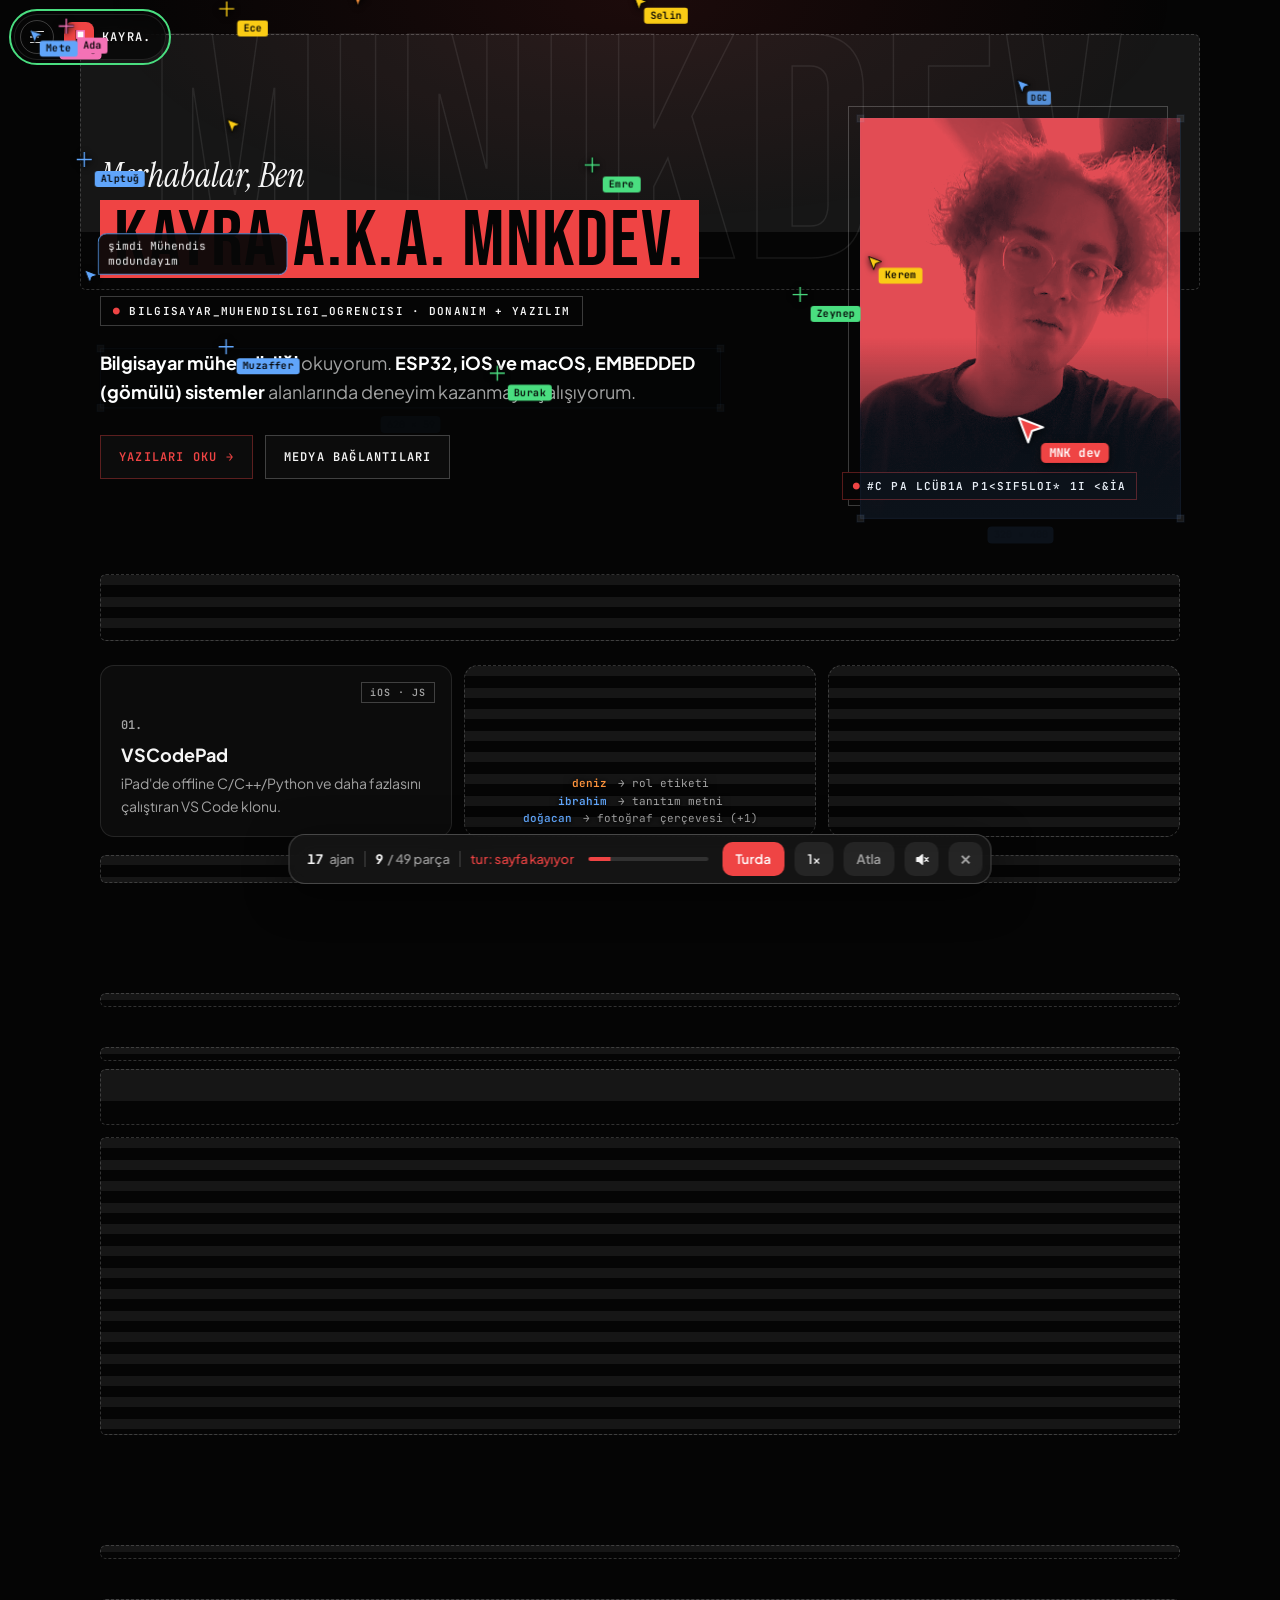
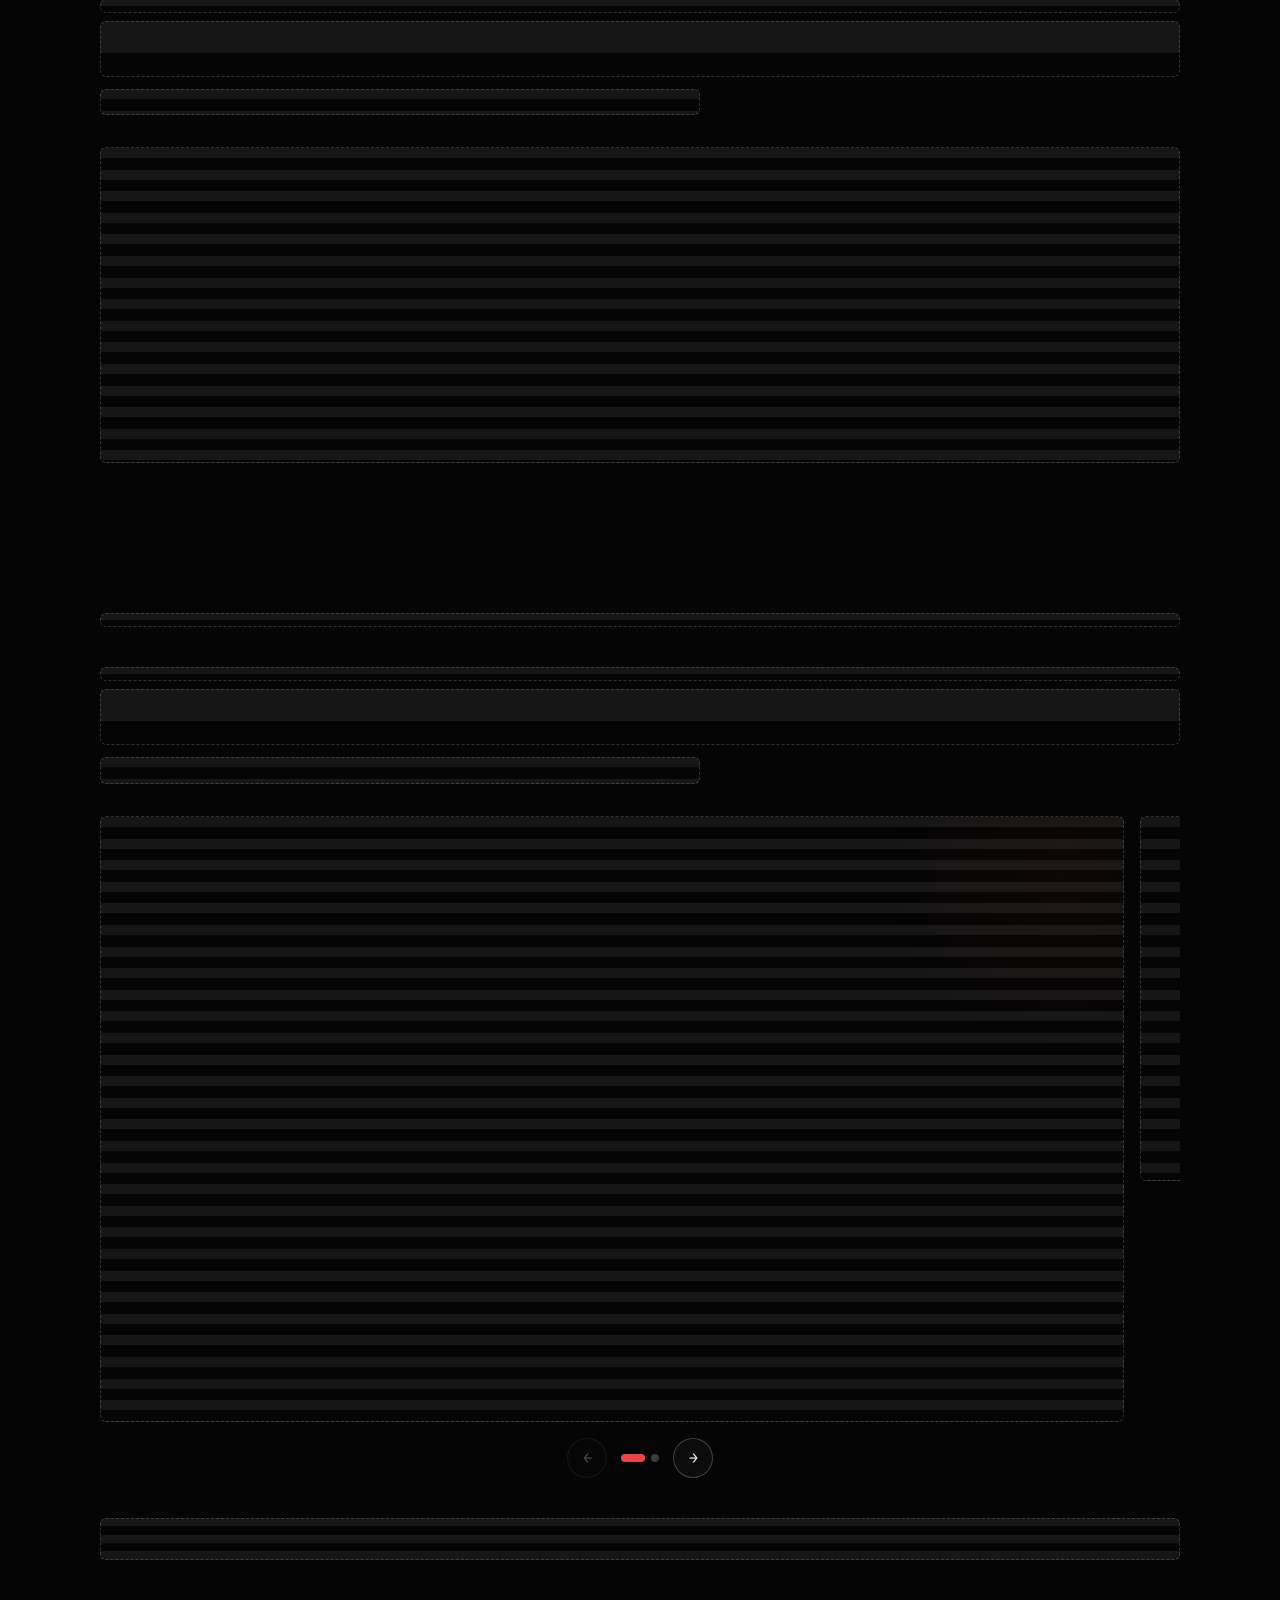
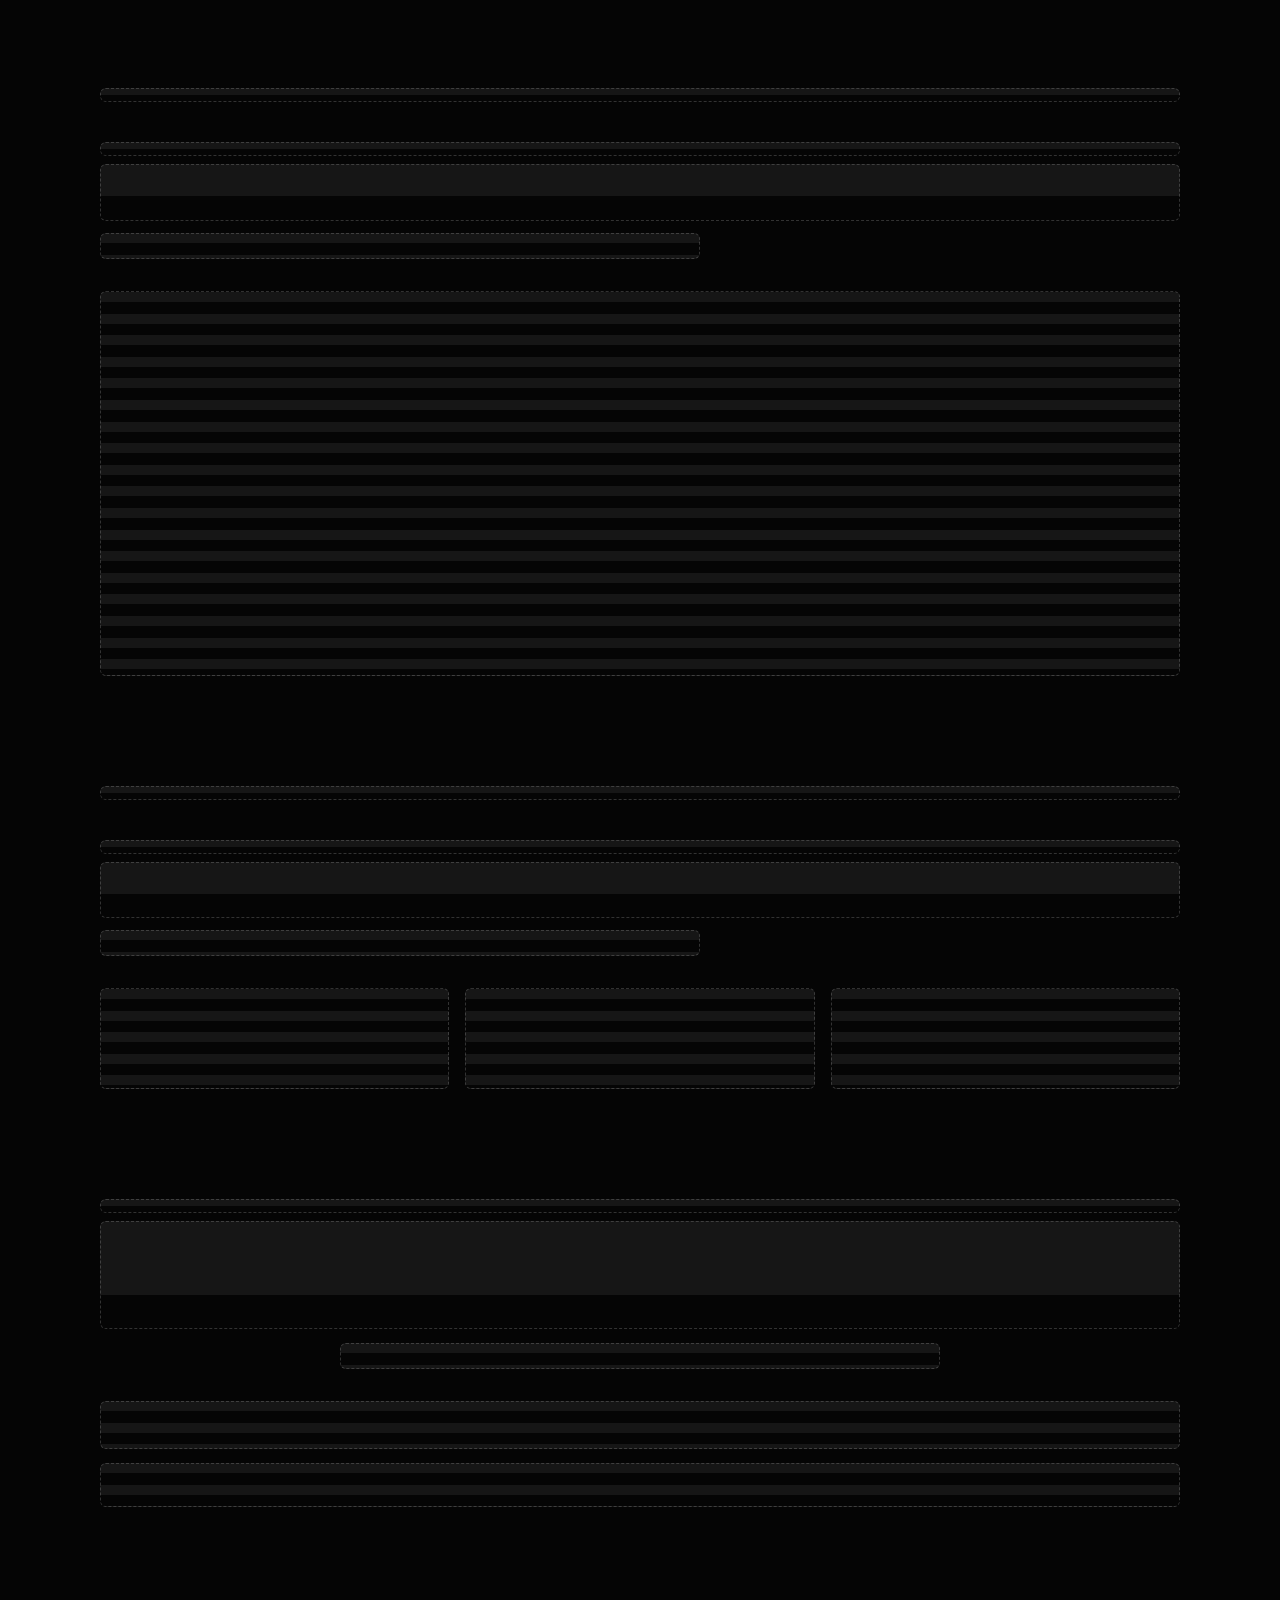
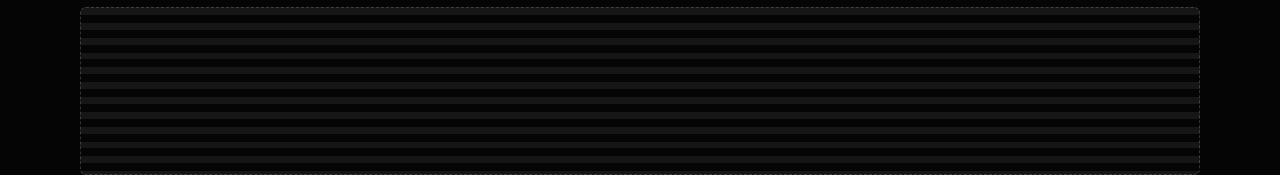
==== index.html @ 63885680 "İlk sürüm" ====
<!doctype html>
<html lang="tr">
<head>
<meta charset="utf-8">
<meta name="viewport" content="width=device-width, initial-scale=1, viewport-fit=cover">
<title>Kayra · Minik.Dev</title>
<meta name="description" content="Kayra'nın blogu: ESP32, iOS, macOS ve gömülü sistem projeleri, notlar ve medya bağlantıları.">
<link rel="icon" href="img/favicon.svg" type="image/svg+xml">
<link rel="apple-touch-icon" href="img/apple-touch-icon.png">
<!-- OG:BASLA (tools/yayin.py yazar) -->
<link rel="canonical" href="https://minikdev-web.vercel.app/">
<meta property="og:type" content="website">
<meta property="og:site_name" content="Kayra · Minik.Dev">
<meta property="og:locale" content="tr_TR">
<meta property="og:title" content="Kayra · Minik.Dev">
<meta property="og:description" content="Kayra&#x27;nın blogu: ESP32, iOS, macOS ve gömülü sistem projeleri, notlar ve medya bağlantıları.">
<meta property="og:url" content="https://minikdev-web.vercel.app/">
<meta property="og:image" content="https://minikdev-web.vercel.app/img/og.png">
<meta property="og:image:width" content="1200">
<meta property="og:image:height" content="630">
<meta name="twitter:card" content="summary_large_image">
<meta name="twitter:title" content="Kayra · Minik.Dev">
<meta name="twitter:description" content="Kayra&#x27;nın blogu: ESP32, iOS, macOS ve gömülü sistem projeleri, notlar ve medya bağlantıları.">
<meta name="twitter:image" content="https://minikdev-web.vercel.app/img/og.png">
<meta name="theme-color" content="#050505">
<link rel="alternate" type="application/rss+xml" title="Kayra · Minik.Dev" href="https://minikdev-web.vercel.app/feed.xml">
<!-- OG:BITIR -->
<link rel="preconnect" href="https://fonts.googleapis.com">
<link rel="preconnect" href="https://fonts.gstatic.com" crossorigin>
<link href="https://fonts.googleapis.com/css2?family=Bebas+Neue&family=Instrument+Serif:ital@1&family=JetBrains+Mono:wght@400;600&family=Plus+Jakarta+Sans:wght@400;500;600;700;800&display=swap" rel="stylesheet">
<link rel="stylesheet" href="css/style.css">
<!-- JS varsa: ajanlar sayfayı taslağa çevirene kadar gizle. JS yoksa sayfa normal görünür.
     Bir hata olursa 8 sn sonra her şey yine de görünür. -->
<script>document.documentElement.classList.add('boot');setTimeout(()=>document.documentElement.classList.remove('boot'),8000)</script>
</head>
<body>

<!-- Sol üst: menü düğmesi + logo -->
<div class="nav">
  <button class="nav-toggle" id="sideOpen" type="button" aria-controls="side" aria-expanded="false" aria-label="Menüyü aç">
    <i></i><i></i><i></i>
  </button>
  <a class="logo" href="#top"><b>K</b><span>KAYRA.</span></a>
</div>

<!-- Soldan kayan menü (sol kenardan sağa kaydırınca da açılır) -->
<div class="side-scrim" id="sideScrim"></div>
<aside class="side" id="side" aria-label="Ana menü" inert>
  <div class="side-head">
    <a class="logo" href="#top"><b>K</b><span>KAYRA.</span></a>
    <button class="side-close" id="sideClose" type="button" aria-label="Menüyü kapat">✕</button>
  </div>
  <p class="side-label">// MENÜ</p>
  <nav>
    <ul>
      <li><a href="#top"><span>00</span>Giriş</a></li>
      <li><a href="#hakkimda"><span>01</span>Hakkımda</a></li>
      <li><a href="#yazilar"><span>02</span>Yazılar</a></li>
      <li><a href="#projeler"><span>03</span>Projeler</a></li>
      <li><a href="#medya"><span>04</span>Medya</a></li>
      <li><a href="#iletisim"><span>05</span>İletişim</a></li>
    </ul>
  </nav>

  <!-- Yönetici girişi (js/yonetici.js) -->
  <section class="side-admin" id="adminBox" aria-label="Yönetici girişi">
    <p class="side-label">// YÖNETİCİ</p>
    <form class="admin-form" id="adminForm" autocomplete="on">
      <label><span>Kullanıcı adı</span><input name="kullanici" autocomplete="username" required spellcheck="false" autocapitalize="off"></label>
      <label><span>Şifre</span><input name="sifre" type="password" autocomplete="current-password" required></label>
      <button class="btn" type="submit">GİRİŞ YAP →</button>
      <p class="admin-err" id="adminErr" role="alert"></p>
    </form>
    <div class="admin-in" id="adminIn" hidden>
      <p class="admin-who"><b>admin</b> olarak girildi</p>
      <button class="btn" type="button" id="adminEdit">İÇERİĞİ DÜZENLE</button>
      <button class="btn ghost" type="button" id="adminOut">ÇIKIŞ</button>
    </div>
  </section>

  <div class="side-foot">
    <span class="nav-status"><span id="navStatus">Taslak</span></span>
    <span class="side-hint">ESC · kapat</span>
  </div>
</aside>

<main id="top">

  <!-- HERO -->
  <header class="hero">
    <h2 class="backdrop" id="backdrop" aria-hidden="true"></h2>
    <figure class="portrait" id="portrait">
      <div class="portrait-ph"><b>K</b><span>FOTOĞRAF<br>img/kayra.jpg</span></div>
      <figcaption class="photo-badge" id="photoBadge"></figcaption>
    </figure>

    <div class="wrap hero-text">
      <p class="hello" id="hello"></p>
      <h1 class="name" id="name"></h1>
      <p class="chip-role" id="role"></p>
      <p class="lead" id="lead"></p>
      <div class="actions">
        <a class="btn" href="#yazilar">YAZILARI OKU →</a>
        <a class="btn ghost" href="#medya">MEDYA BAĞLANTILARI</a>
      </div>

      <div class="stats" id="stats"></div>
      <ol class="now" id="now"></ol>
      <ul class="chips" id="stack"></ul>
    </div>
  </header>

  <!-- 01 HAKKIMDA -->
  <section class="wrap sec" id="hakkimda">
    <div class="sec-meta"><span>// 01.00 SEC_HAKKIMDA</span></div>
    <p class="eyebrow" id="aboutEyebrow"></p>
    <h2 class="sec-title" id="aboutTitle"></h2>
    <div class="about card rv">
      <div class="about-text" id="aboutText"></div>
      <ol class="principles" id="principles"></ol>
    </div>
  </section>

  <!-- 02 YAZILAR -->
  <section class="wrap sec" id="yazilar">
    <div class="sec-meta"><span>// 02.00 SEC_YAZILAR</span></div>
    <p class="eyebrow">BLOG</p>
    <h2 class="sec-title">Son Yazılar</h2>
    <p class="sec-lead">Proje günlükleri, hata kayıtları ve ders notları.</p>

    <div class="kaydir rv" id="postKaydir" role="region" aria-roledescription="carousel" aria-label="Yazılar">
      <div class="kaydir-iz" tabindex="-1"></div>
      <div class="kaydir-alt" hidden>
        <button type="button" class="kaydir-ok" data-yon="-1" aria-label="Önceki">←</button>
        <div class="kaydir-nokta"></div>
        <button type="button" class="kaydir-ok" data-yon="1" aria-label="Sonraki">→</button>
      </div>
    </div>

    <div class="filters" id="postFilters" role="tablist" aria-label="Yazı kategorileri"></div>
    <div class="post-grid" id="postGrid"></div>
  </section>

  <!-- 03 PROJELER -->
  <section class="wrap sec" id="projeler">
    <div class="sec-meta"><span>// 03.00 SEC_PROJELER</span></div>
    <p class="eyebrow">ÇALIŞMALAR</p>
    <h2 class="sec-title">Projeler</h2>
    <p class="sec-lead">Kurduğum, kurmakta olduğum ve rafa kaldırdığım sistemler.</p>

    <div class="kaydir rv" id="projKaydir" role="region" aria-roledescription="carousel" aria-label="Projeler">
      <div class="kaydir-iz" tabindex="-1"><article class="flagship card" id="flagship"></article></div>
      <div class="kaydir-alt" hidden>
        <button type="button" class="kaydir-ok" data-yon="-1" aria-label="Önceki">←</button>
        <div class="kaydir-nokta"></div>
        <button type="button" class="kaydir-ok" data-yon="1" aria-label="Sonraki">→</button>
      </div>
    </div>

    <div class="gh-strip" id="ghStrip"></div>
    <div class="filters" id="projFilters" role="tablist" aria-label="Proje kategorileri"></div>
    <div class="proj-grid" id="projGrid"></div>
  </section>

  <!-- 04 AJAN HATTI -->
  <section class="wrap sec" id="hat">
    <div class="sec-meta"><span>// 04.00 SEC_AJAN_HATTI</span></div>
    <p class="eyebrow">NASIL YAZIYORUM</p>
    <h2 class="sec-title">Ajan Hattı</h2>
    <p class="sec-lead">Bir yazı dört ajandan geçerek yayına hazırlanıyor. Son kararı ben veriyorum.</p>

    <div class="pipe card rv">
      <ol class="agents" id="agents"></ol>
      <div class="term">
        <div class="term-bar"><i></i><i></i><i></i><span>hat.log</span><span class="term-live">● CANLI</span></div>
        <ol class="term-body" id="termBody" aria-live="off"></ol>
      </div>
    </div>
  </section>

  <!-- 05 MEDYA -->
  <section class="wrap sec" id="medya">
    <div class="sec-meta"><span>// 05.00 SEC_MEDYA</span></div>
    <p class="eyebrow">BAĞLANTILAR</p>
    <h2 class="sec-title">Medya</h2>
    <p class="sec-lead">Beni başka nerelerde bulabilirsin.</p>
    <div class="media-grid" id="mediaGrid"></div>
  </section>

  <!-- İLETİŞİM -->
  <section class="wrap sec contact" id="iletisim">
    <p class="eyebrow" id="contactEyebrow"></p>
    <h2 class="contact-title" id="contactTitle"></h2>
    <p class="sec-lead" id="contactText"></p>
    <div class="contact-row">
      <span class="mail" id="mail"></span>
      <button class="btn" id="copyMail" type="button">E-POSTAYI KOPYALA</button>
    </div>
  </section>
</main>

<footer class="wrap foot">
  <span>© <span id="year"></span> Kayra · Minik.Dev</span>
  <span>Saf HTML, CSS ve JS. Build yok.</span>
</footer>

<!-- Yazı okuyucu -->
<div class="reader" id="reader" role="dialog" aria-modal="true" aria-labelledby="readerTitle" hidden>
  <div class="reader-inner">
    <button class="reader-close" id="readerClose" type="button" aria-label="Kapat">← GERİ</button>
    <article id="readerBody"></article>
  </div>
</div>

<div class="toast" id="toast" role="status"></div>

<script src="js/content.js"></script>
<script src="js/github-data.js"></script>
<script src="js/app.js"></script>
<script src="js/ajan-sozleri.js"></script>
<script src="js/ajanlar.js"></script>
<script src="js/yonetici.js"></script>
<script src="js/canli.js"></script>
</body>
</html>
---- css/style.css ----
/* ===== RENKLER VE FONTLAR: hepsi buradan değişir ===== */
:root{
  --bg:#050505; --surface:#0b0b0b; --card:rgba(15,15,15,.82); --card-hi:rgba(22,22,22,.92);
  --line:rgba(255,255,255,.10); --line2:rgba(255,255,255,.22);
  --text:#f5f5f5; --muted:#a3a3a3; --dim:#737373; --white:#fff;
  --red:#ef4444; --red-rgb:239,68,68; --red-dim:rgba(239,68,68,.10); --red-line:rgba(239,68,68,.35);
  --green:#4ade80; --amber:#fbbf24;
  --display:'Bebas Neue',Impact,sans-serif;
  --sans:'Plus Jakarta Sans',-apple-system,BlinkMacSystemFont,'Segoe UI',Roboto,sans-serif;
  --mono:'JetBrains Mono',ui-monospace,monospace;
  --script:'Instrument Serif',Georgia,serif;
  --ease:cubic-bezier(.16,1,.3,1);
  --r:14px;
}
*{box-sizing:border-box}
html{scroll-behavior:smooth;scroll-padding-top:90px}
body{margin:0;background:var(--bg);color:var(--text);font:16px/1.65 var(--sans);overflow-x:hidden;-webkit-font-smoothing:antialiased}
body::before{content:'';position:fixed;inset:0;pointer-events:none;z-index:-1;
  background:radial-gradient(ellipse 60% 35% at 50% 0%,rgba(var(--red-rgb),.10),transparent 70%)}
a{color:inherit;text-decoration:none}
img{max-width:100%;display:block}
button{font:inherit;color:inherit}
.wrap{max-width:1120px;margin:0 auto;padding:0 20px}
:focus-visible{outline:2px solid var(--red);outline-offset:3px}

/* ===== MENÜ ===== */
/* Sol üstteki düğme grubu */
.nav{position:fixed;top:14px;left:14px;z-index:50;display:flex;align-items:center;gap:10px;
  padding:5px 14px 5px 5px;border:1px solid var(--line);border-radius:40px;
  background:rgba(8,8,8,.72);backdrop-filter:blur(16px);-webkit-backdrop-filter:blur(16px)}
.nav-toggle{display:grid;align-content:center;justify-items:start;gap:4px;width:34px;height:34px;padding:0 9px;border:1px solid var(--line2);
  border-radius:50%;background:transparent;cursor:pointer;transition:.18s var(--ease)}
.nav-toggle i{display:block;height:1.5px;width:100%;background:var(--text);border-radius:2px;transition:.25s var(--ease)}
.nav-toggle i:nth-child(2){width:65%}
.nav-toggle:hover{border-color:var(--red);background:var(--red-dim)}
.nav-toggle:hover i:nth-child(2){width:100%}
.logo{display:flex;align-items:center;gap:8px;font:600 12px var(--mono);letter-spacing:.1em}
.logo b{display:grid;place-items:center;width:30px;height:30px;border-radius:8px;background:var(--red);color:var(--bg);font:400 18px var(--display)}

/* Soldan kayan menü */
.side-scrim{position:fixed;inset:0;z-index:97;background:rgba(0,0,0,.55);backdrop-filter:blur(3px);-webkit-backdrop-filter:blur(3px);
  opacity:0;pointer-events:none;transition:opacity .35s var(--ease)}
.side{position:fixed;top:0;left:0;bottom:0;z-index:98;display:flex;flex-direction:column;width:min(300px,84vw);padding:14px 14px 18px;
  border-right:1px solid var(--line);background:rgba(8,8,8,.94);backdrop-filter:blur(18px);-webkit-backdrop-filter:blur(18px);
  transform:translateX(-102%);transition:transform .4s var(--ease);overflow-y:auto;touch-action:pan-y}
.side::before{content:'';position:absolute;top:0;right:-1px;width:1px;height:120px;background:linear-gradient(var(--red),transparent)}
.side-open .side{transform:none;box-shadow:24px 0 60px rgba(0,0,0,.5)}
.side-open .side-scrim{opacity:1;pointer-events:auto}
.side.surukle,.side-scrim.surukle{transition:none}
.side-head{display:flex;align-items:center;justify-content:space-between;padding:5px 2px 5px 5px}
.side-close{display:grid;place-items:center;width:34px;height:34px;border:1px solid var(--line2);border-radius:50%;background:transparent;
  color:var(--muted);font-size:13px;cursor:pointer;transition:.18s var(--ease)}
.side-close:hover{color:var(--text);border-color:var(--red)}
.side-label{margin:28px 8px 10px;font:600 11px var(--mono);letter-spacing:.16em;color:var(--red)}
.side ul{list-style:none;margin:0;padding:0;display:grid;gap:2px}
.side ul a{position:relative;display:flex;align-items:baseline;gap:14px;padding:11px 12px;border-radius:10px;font:600 17px var(--sans);
  color:var(--muted);transition:.18s var(--ease)}
.side ul a span{font:11px var(--mono);letter-spacing:.08em;color:var(--dim);transition:color .18s}
.side ul a:hover{color:var(--text);background:rgba(255,255,255,.04)}
.side ul a.on{color:var(--text);background:var(--red-dim);box-shadow:inset 0 0 0 1px var(--red-line)}
.side ul a.on span{color:var(--red)}
.side ul a.on::before{content:'';position:absolute;left:-14px;top:12px;bottom:12px;width:3px;border-radius:0 3px 3px 0;background:var(--red)}
/* Açılırken bağlantılar sırayla kayarak gelir */
.side li{opacity:0;transform:translateX(-14px);transition:opacity .35s var(--ease),transform .35s var(--ease)}
.side-open .side li{opacity:1;transform:none}
.side-open .side li:nth-child(2){transition-delay:.04s}.side-open .side li:nth-child(3){transition-delay:.08s}
.side-open .side li:nth-child(4){transition-delay:.12s}.side-open .side li:nth-child(5){transition-delay:.16s}
.side-open .side li:nth-child(6){transition-delay:.2s}
.side-foot{display:flex;justify-content:space-between;align-items:center;gap:10px;margin-top:auto;padding:16px 8px 0;border-top:1px solid var(--line)}
.side-hint{font:10px var(--mono);letter-spacing:.1em;color:var(--dim)}
html.side-open{overflow:hidden}
.nav-status{font:11px var(--mono);color:var(--muted);letter-spacing:.06em;white-space:nowrap}
.nav-status::before{content:'●';color:var(--red);margin-right:6px;animation:pulse 2s infinite}
@keyframes pulse{50%{opacity:.25}}

/* ===== HERO ===== */
.hero{position:relative;padding-top:70px}
.backdrop{position:absolute;top:56px;left:0;right:0;margin:0;text-align:center;font:400 clamp(110px,25vw,340px)/.8 var(--display);
  letter-spacing:.02em;color:transparent;-webkit-text-stroke:1.5px rgba(var(--red-rgb),.5);user-select:none;pointer-events:none;white-space:nowrap}
.portrait{position:relative;z-index:1;width:min(300px,68vw);aspect-ratio:4/5;margin:clamp(70px,13vw,175px) auto 0;background:var(--red)}
.portrait::before{content:'';position:absolute;inset:-12px 12px 12px -12px;border:1px solid var(--line2);pointer-events:none}
.portrait::after{content:'';position:absolute;inset:auto 0 0;height:45%;background:linear-gradient(transparent,var(--bg));pointer-events:none}
.portrait img{position:absolute;inset:0;width:100%;height:100%;object-fit:cover;filter:grayscale(1) contrast(1.25);mix-blend-mode:multiply}
.portrait-ph{position:absolute;inset:0;display:flex;flex-direction:column;align-items:center;justify-content:center;gap:6px;color:rgba(0,0,0,.65)}
.portrait-ph b{font:400 160px/.8 var(--display)}
.portrait-ph span{font:600 10px/1.5 var(--mono);letter-spacing:.14em;text-align:center}
.portrait.has-img .portrait-ph{display:none}
/* Fotoğraf giriş animasyonu: ajan çerçeveyi kurunca (taslak/insa kalkınca) bir kez oynar.
   Kırmızı tarama çizgisi yukarıdan aşağı iner, fotoğraf arkasından açılır, sonda kısa bir glitch. */
.portrait .scan{position:absolute;left:-6%;right:-6%;top:0;height:2px;z-index:2;opacity:0;pointer-events:none;
  background:#fff;box-shadow:0 0 12px 3px rgba(var(--red-rgb),.9),0 0 30px 8px rgba(var(--red-rgb),.45)}
.portrait.has-img:not(.taslak):not(.insa) img{animation:fotoAc 1.15s var(--ease) both,fotoGlitch .4s steps(2) 1.15s both}
.portrait.has-img:not(.taslak):not(.insa) .scan{animation:fotoTara 1.15s var(--ease) both}
.portrait.has-img:not(.taslak):not(.insa)::before{animation:cerceve .9s var(--ease) .2s both}
@keyframes fotoAc{
  0%{clip-path:inset(0 0 100% 0);filter:grayscale(1) contrast(2.2) brightness(1.8)}
  70%{clip-path:inset(0 0 0 0);filter:grayscale(1) contrast(1.6) brightness(1.2)}
  100%{clip-path:inset(0 0 0 0);filter:grayscale(1) contrast(1.25)}}
@keyframes fotoTara{0%{top:0;opacity:0}8%{opacity:1}80%{top:calc(100% - 2px);opacity:1}100%{top:calc(100% - 2px);opacity:0}}
@keyframes fotoGlitch{0%{transform:translateX(-4px)}50%{transform:translateX(3px)}100%{transform:none}}
@keyframes cerceve{from{transform:translate(12px,-12px);opacity:0}to{transform:none;opacity:1}}

/* ESP32 çizimi (öne çıkan Donanım yazısının kapağı) */
.esp{position:absolute;top:44%;left:50%;width:min(88%,460px);transform:translate(-50%,-50%) rotate(-8deg);overflow:visible;
  filter:drop-shadow(0 18px 30px rgba(0,0,0,.6));transition:transform .5s var(--ease)}
.featured:hover .esp{transform:translate(-50%,-52%) rotate(-5deg) scale(1.03)}
.esp-pcb{fill:#0d0d0d;stroke:rgba(255,255,255,.28);stroke-width:1.2}
.esp-pin{fill:#1a1a1a;stroke:rgba(255,255,255,.35);stroke-width:.8;animation:espPin 3.2s linear infinite;animation-delay:calc(var(--i) * .12s)}
.esp-trace{fill:none;stroke:rgba(var(--red-rgb),.28);stroke-width:1.4}
.esp-sig{fill:none;stroke:var(--red);stroke-width:2;stroke-linecap:round;stroke-dasharray:14 400;animation:espSig 2.4s linear infinite}
.esp-sig.b{animation-delay:1.2s}
.esp-usb{fill:#1d1d1d;stroke:rgba(255,255,255,.5);stroke-width:1}
.esp-usb-in{fill:#050505}
.esp-btn{fill:#141414;stroke:rgba(255,255,255,.3)}
.esp-btn-c{fill:#2a2a2a;stroke:rgba(255,255,255,.45)}
.esp-ic{fill:#141414;stroke:rgba(255,255,255,.25)}
.esp-led{fill:#fff;stroke:rgba(255,255,255,.4);animation:espLed 3s linear infinite}
.esp-led-glow{fill:var(--red);animation:espLedGlow 3s linear infinite}
.esp-pwr{fill:var(--green);animation:pulse 2s infinite}
.esp-mod{fill:#101010;stroke:rgba(255,255,255,.3)}
.esp-shield{fill:#1c1c1c;stroke:rgba(255,255,255,.55);stroke-width:1.2}
.esp-ant{fill:none;stroke:rgba(var(--red-rgb),.8);stroke-width:2}
.esp-chip{font:400 22px var(--display);letter-spacing:.06em;fill:#f5f5f5;text-anchor:middle}
.esp-lbl{font:600 8px var(--mono);letter-spacing:.12em;fill:rgba(255,255,255,.5)}
.esp-lbl.c{text-anchor:middle}
@keyframes espSig{from{stroke-dashoffset:14}to{stroke-dashoffset:-260}}
@keyframes espPin{0%,8%{fill:var(--red)}16%,100%{fill:#1a1a1a}}
@keyframes espLed{0%,100%{fill:#ef4444}33%{fill:#4ade80}66%{fill:#60a5fa}}
@keyframes espLedGlow{0%,100%{fill:#ef4444;opacity:.9}33%{fill:#4ade80;opacity:.7}66%{fill:#60a5fa;opacity:.8}}
@media (prefers-reduced-motion:reduce){
  .portrait img,.portrait .scan,.portrait::before,.esp *{animation:none!important}
}
.photo-badge{position:absolute;z-index:2;left:-18px;bottom:18px;padding:6px 10px;background:var(--bg);border:1px solid var(--red-line);
  font:600 11px var(--mono);letter-spacing:.1em;white-space:nowrap}
.photo-badge::before{content:'●';color:var(--red);margin-right:6px}

.hero-text{position:relative;z-index:2;margin-top:28px}
.hello{margin:0;font:italic 400 34px/1.1 var(--script);color:var(--text)}
.name{display:inline-block;margin:6px 0 18px;padding:6px 14px 0;background:var(--red);color:var(--bg);font:400 clamp(56px,9vw,96px)/.9 var(--display);letter-spacing:.02em}
.chip-role{display:table;margin:0 0 22px;padding:7px 12px;border:1px solid var(--line2);font:600 11px var(--mono);letter-spacing:.12em}
.chip-role::before{content:'●';color:var(--red);margin-right:8px}
.lead{max-width:620px;margin:0 0 28px;font-size:18px;color:var(--muted)}
.lead b{color:var(--white);font-weight:700}
.actions{display:flex;flex-wrap:wrap;gap:12px}
.btn{display:inline-flex;align-items:center;gap:8px;padding:13px 18px;border:1px solid var(--line2);background:var(--card);
  font:600 12px var(--mono);letter-spacing:.1em;color:var(--text);cursor:pointer;transition:.18s var(--ease)}
.btn:first-child,.contact .btn{color:var(--red);border-color:var(--red-line)}
.btn:hover{border-color:var(--red);background:var(--red);color:var(--bg)}
.btn:disabled{opacity:.4;cursor:not-allowed}
.btn:disabled:hover{background:var(--card);color:var(--red)}

.stats{display:grid;grid-template-columns:repeat(3,1fr);margin:56px 0 28px;border-top:1px solid var(--line);border-bottom:1px solid var(--line)}
.stats div{padding:18px 8px;font:12px var(--mono);color:var(--muted)}
.stats div+div{border-left:1px solid var(--line);padding-left:20px}
.stats b{font:600 22px var(--mono);color:var(--red);margin-right:6px}
.now{list-style:none;margin:0 0 18px;padding:0;display:grid;gap:12px}
.now li{position:relative;padding:18px 20px;border:1px solid var(--line);border-radius:var(--r);background:var(--card);transition:.25s var(--ease)}
.now li:hover{border-color:var(--red-line);transform:translateX(4px)}
.now .no{font:600 12px var(--mono);color:var(--muted)}
.now h3{margin:4px 0 2px;font-size:18px}
.now p{margin:0;color:var(--muted);font-size:14px}
.tag{display:inline-block;padding:3px 8px;border:1px solid var(--line2);font:600 10px var(--mono);letter-spacing:.1em;color:var(--muted);white-space:nowrap}
.now .tag{position:absolute;top:16px;right:16px}
.chips{display:flex;flex-wrap:wrap;gap:8px;list-style:none;margin:0;padding:0}
.chips li{padding:5px 10px;border:1px solid var(--line);background:var(--surface);font:12px var(--mono);color:var(--muted)}

/* ===== BÖLÜM ORTAK ===== */
.sec{padding-top:110px}
.sec-meta{display:flex;justify-content:space-between;gap:12px;margin-bottom:40px;font:11px var(--mono);letter-spacing:.08em;color:var(--dim)}
.eyebrow{margin:0 0 8px;font:600 11px var(--mono);letter-spacing:.16em;color:var(--red)}
.sec-title{margin:0 0 12px;font:800 clamp(34px,5vw,52px)/1.08 var(--sans);letter-spacing:-.02em}
.sec-lead{max-width:600px;margin:0 0 32px;color:var(--muted)}
.card{border:1px solid var(--line);border-radius:var(--r);background:var(--card);transition:border-color .25s var(--ease),background .25s var(--ease),transform .25s var(--ease)}
.pill{display:inline-flex;align-items:center;gap:6px;padding:4px 9px;border:1px solid var(--red-line);background:var(--red-dim);
  font:600 10px var(--mono);letter-spacing:.12em;color:var(--red);white-space:nowrap}
.pill::before{content:'●'}
.pill.live{color:var(--green);border-color:rgba(74,222,128,.35);background:rgba(74,222,128,.08)}
.pill.wip{color:var(--amber);border-color:rgba(251,191,36,.35);background:rgba(251,191,36,.08)}
.pill.paused{color:var(--dim);border-color:var(--line2);background:transparent}
.draft{font:600 10px var(--mono);letter-spacing:.12em;color:var(--amber)}

/* Kayarak beliren öğeler */
.rv{opacity:0;transform:translateY(18px);transition:opacity .7s var(--ease),transform .7s var(--ease)}
.rv.in{opacity:1;transform:none}

/* ===== HAKKIMDA ===== */
.about{display:grid;grid-template-columns:1.2fr 1fr;gap:40px;padding:32px}
.about-text p{margin:0 0 16px;color:var(--muted)}
.about-text blockquote{margin:24px 0 0;padding-left:16px;border-left:2px solid var(--red);font:italic 22px/1.35 var(--script);color:var(--text)}
.principles{list-style:none;margin:0;padding:0;display:grid;gap:22px}
.principles li{display:grid;grid-template-columns:34px 1fr}
.principles .no{font:600 12px var(--mono);color:var(--red);padding-top:3px}
.principles h3{margin:0 0 4px;font-size:16px}
.principles p{margin:0;font-size:14px;color:var(--muted)}

/* ===== YAZILAR ===== */
.featured{display:grid;grid-template-columns:1.1fr 1fr;overflow:hidden;cursor:pointer;margin-bottom:40px}
.featured:hover{border-color:var(--red-line)}
.cover{position:relative;min-height:260px;background:
  repeating-linear-gradient(135deg,rgba(var(--red-rgb),.12) 0 1px,transparent 1px 14px),
  radial-gradient(circle at 30% 40%,rgba(var(--red-rgb),.35),transparent 60%),var(--surface);overflow:hidden}
.cover img{position:absolute;inset:0;width:100%;height:100%;object-fit:cover}
.cover span{position:absolute;left:18px;bottom:10px;font:400 clamp(60px,9vw,110px)/.8 var(--display);color:transparent;-webkit-text-stroke:1px rgba(255,255,255,.35)}
.featured-body{padding:30px;display:flex;flex-direction:column;gap:12px}
.featured-body h3{margin:0;font-size:clamp(24px,3vw,32px);line-height:1.15;letter-spacing:-.01em}
.featured-body p{margin:0;color:var(--muted)}
.post-meta{display:flex;flex-wrap:wrap;gap:12px;align-items:center;font:11px var(--mono);letter-spacing:.08em;color:var(--dim)}
.read-more{margin-top:auto;font:600 12px var(--mono);letter-spacing:.1em;color:var(--red)}

.filters{display:flex;flex-wrap:wrap;gap:8px;margin-bottom:20px}
.filters button{padding:8px 14px;border:1px solid var(--line);border-radius:30px;background:transparent;font:500 13px var(--sans);color:var(--muted);cursor:pointer;transition:.18s var(--ease)}
.filters button:hover{color:var(--text);border-color:var(--line2)}
.filters button[aria-selected="true"]{color:var(--text);background:var(--red-dim);border-color:var(--red-line)}
.filters small{font:11px var(--mono);color:var(--dim);margin-left:4px}

.post-grid,.proj-grid{display:grid;grid-template-columns:repeat(3,1fr);gap:16px}
.post{display:flex;flex-direction:column;gap:10px;padding:22px;cursor:pointer;text-align:left}
.post:hover,.proj:hover{border-color:var(--red-line);background:var(--card-hi);transform:translateY(-3px)}
.post .code{font:600 11px var(--mono);color:var(--red)}
.post h3{margin:0;font-size:18px;line-height:1.3}
.post p{margin:0;font-size:14px;color:var(--muted)}
.post .post-meta{margin-top:auto;padding-top:10px;border-top:1px solid var(--line)}
.empty{grid-column:1/-1;padding:40px;text-align:center;border:1px dashed var(--line2);border-radius:var(--r);color:var(--dim);font:13px var(--mono)}

/* ===== PROJELER ===== */
.flagship{position:relative;padding:30px;margin-bottom:40px;overflow:hidden}
.flagship::before{content:'';position:absolute;top:-120px;right:-120px;width:360px;height:360px;border-radius:50%;
  background:radial-gradient(rgba(var(--red-rgb),.16),transparent 70%);pointer-events:none}
.flag-top{display:flex;flex-wrap:wrap;justify-content:space-between;gap:12px;margin-bottom:18px}
.flag-meta{font:11px var(--mono);color:var(--dim)}
.flagship h3{margin:0 0 10px;font-size:clamp(24px,3vw,30px);letter-spacing:-.01em}
.flagship > p{max-width:720px;margin:0 0 22px;color:var(--muted)}
.flag-stats{display:grid;grid-template-columns:repeat(4,1fr);gap:10px;margin-bottom:28px}
.flag-stats div{padding:14px;border:1px solid var(--line);border-radius:10px;background:var(--surface);text-align:center}
.flag-stats b{display:block;font:600 20px var(--mono);color:var(--red)}
.flag-stats span{font-size:12px;color:var(--muted)}
.layers-head{display:flex;justify-content:space-between;margin-bottom:12px;font:600 11px var(--mono);letter-spacing:.1em;color:var(--muted)}
.layers-head span:last-child{color:var(--dim);font-weight:400}
.layers{display:grid;grid-template-columns:240px 1fr;gap:16px}
.layer-tabs{display:flex;flex-direction:column;gap:6px}
.layer-tabs button{padding:11px 14px;border:1px solid var(--line);border-radius:10px;background:transparent;text-align:left;font:500 13px var(--mono);color:var(--muted);cursor:pointer;transition:.18s var(--ease)}
.layer-tabs button:hover{color:var(--text)}
.layer-tabs button[aria-selected="true"]{color:var(--text);border-color:var(--red-line);background:var(--red-dim)}
.layer-panel{padding:24px;border:1px solid var(--line);border-radius:10px;background:var(--surface)}
.layer-panel .eyebrow{margin-bottom:10px}
.layer-panel h4{margin:0 0 10px;font-size:20px}
.layer-panel p{margin:0 0 16px;color:var(--muted)}
.tags{display:flex;flex-wrap:wrap;gap:6px}

.proj{display:flex;flex-direction:column;gap:10px;padding:22px}
.proj-top{display:flex;justify-content:space-between;gap:8px;font:11px var(--mono);color:var(--dim)}
.proj h3{margin:0;font-size:18px}
.proj p{margin:0;font-size:14px;color:var(--muted)}
.proj .tags{margin-top:auto}
.pill.active{color:var(--green);border-color:rgba(74,222,128,.35);background:rgba(74,222,128,.08)}
.proj-link{font:600 11px var(--mono);letter-spacing:.08em;color:var(--red);white-space:nowrap}
.proj-link:hover{color:var(--white)}
.proj-gh{display:flex;flex-wrap:wrap;gap:4px 14px;padding-top:10px;border-top:1px solid var(--line);font:11px var(--mono);color:var(--dim)}
.proj-gh b{color:var(--red);font-weight:600}
.flag-meta a{color:var(--red)}
.flag-meta a:hover{color:var(--white)}

/* GitHub şeridi: projeler bölümünde, filtrelerin üstünde */
.gh-strip{display:flex;flex-wrap:wrap;align-items:center;gap:8px 22px;margin:0 0 18px;padding:12px 16px;
  border:1px solid var(--line);border-left:2px solid var(--red);border-radius:10px;background:var(--surface);font:12px var(--mono);color:var(--muted)}
.gh-strip a{color:var(--red);font-weight:600;letter-spacing:.06em}
.gh-strip a:hover{color:var(--white)}
.gh-strip b{color:var(--text);font-weight:600}
.gh-strip small{font-size:11px;color:var(--dim)}
.gh-strip .dim{color:var(--dim)}

/* ===== AJAN HATTI ===== */
.pipe{display:grid;grid-template-columns:1fr 1.15fr;gap:20px;padding:24px}
.agents{list-style:none;margin:0;padding:0;display:grid;gap:10px}
.agents li{position:relative;display:grid;grid-template-columns:40px 1fr;gap:12px;align-items:center;padding:14px;border:1px solid var(--line);border-radius:10px;background:var(--surface);transition:.3s var(--ease)}
.agents li+li::before{content:'';position:absolute;left:33px;top:-11px;width:1px;height:10px;background:var(--line2)}
.agents .av{display:grid;place-items:center;width:40px;height:40px;border-radius:50%;border:1px solid var(--line2);font:600 12px var(--mono);color:var(--muted)}
.agents h4{margin:0;font-size:15px}
.agents p{margin:0;font-size:13px;color:var(--muted)}
.agents li.on{border-color:var(--red-line);background:var(--red-dim)}
.agents li.on .av{border-color:var(--red);background:var(--red);color:var(--bg)}
.term{display:flex;flex-direction:column;border:1px solid var(--line);border-radius:10px;background:#020202;overflow:hidden;min-height:300px}
.term-bar{display:flex;align-items:center;gap:6px;padding:10px 12px;border-bottom:1px solid var(--line);font:11px var(--mono);color:var(--dim)}
.term-bar i{width:9px;height:9px;border-radius:50%;background:var(--line2)}
.term-bar span{margin-left:6px}
.term-live{margin-left:auto!important;color:var(--red)}
.term-body{flex:1;list-style:none;margin:0;padding:14px;font:12.5px/1.75 var(--mono);color:var(--muted);display:flex;flex-direction:column;justify-content:flex-end;overflow:hidden}
.term-body li{animation:line .35s var(--ease)}
.term-body .t{color:var(--dim);margin-right:8px}
.term-body .a{color:var(--red);margin-right:8px}
.term-body li:last-child::after{content:'▍';color:var(--red);margin-left:4px;animation:pulse 1s steps(1) infinite}
@keyframes line{from{opacity:0;transform:translateY(6px)}}

/* ===== MEDYA ===== */
.media-grid{display:grid;grid-template-columns:repeat(auto-fill,minmax(250px,1fr));gap:16px}
.media{display:grid;grid-template-columns:44px 1fr auto;gap:14px;align-items:center;padding:20px}
.media:hover{border-color:var(--red-line);background:var(--card-hi);transform:translateY(-3px)}
.media .ic{display:grid;place-items:center;width:44px;height:44px;border-radius:10px;border:1px solid var(--line2);color:var(--text)}
.media .ic svg{width:20px;height:20px}
.media h3{margin:0;font-size:16px}
.media p{margin:0;font:12px var(--mono);color:var(--muted)}
.media .arrow{font:16px var(--mono);color:var(--red)}
.media.todo{border-style:dashed;cursor:default}
.media.todo:hover{transform:none;background:var(--card)}
.media.todo .arrow{font-size:10px;letter-spacing:.1em;color:var(--amber)}

/* ===== İLETİŞİM ===== */
.contact{text-align:center;padding-bottom:40px}
.contact .sec-lead{margin-left:auto;margin-right:auto}
.contact-title{margin:0 0 14px;font:400 clamp(54px,10vw,120px)/.9 var(--display);letter-spacing:.01em}
.contact-row{display:flex;flex-wrap:wrap;justify-content:center;align-items:center;gap:14px}
.mail{padding:13px 18px;border:1px solid var(--line);font:15px var(--mono)}
.mail.todo{color:var(--amber);border-style:dashed}
.mail a:hover{color:var(--red)}
.mail.alt{color:var(--muted);font-size:13px}
.dm-row{display:flex;flex-wrap:wrap;justify-content:center;gap:10px;margin-top:14px}
.btn.dm svg{width:16px;height:16px}
.btn.dm:hover{color:var(--red);border-color:var(--red-line)}
.foot{display:flex;flex-wrap:wrap;justify-content:space-between;gap:10px;padding-top:30px;padding-bottom:30px;margin-top:60px;border-top:1px solid var(--line);font:11px var(--mono);color:var(--dim)}

/* ===== OKUYUCU ===== */
.reader{position:fixed;inset:0;z-index:100;overflow-y:auto;background:rgba(5,5,5,.96);backdrop-filter:blur(8px);-webkit-backdrop-filter:blur(8px);animation:fade .3s var(--ease)}
.reader[hidden]{display:none}
@keyframes fade{from{opacity:0}}
.reader-inner{max-width:720px;margin:0 auto;padding:30px 20px 80px}
.reader-close{position:sticky;top:16px;padding:8px 14px;border:1px solid var(--line2);background:var(--bg);font:600 12px var(--mono);letter-spacing:.1em;cursor:pointer}
.reader-close:hover{border-color:var(--red);color:var(--red)}
.reader article{margin-top:34px}
.reader h1{margin:14px 0 18px;font:800 clamp(32px,5vw,46px)/1.1 var(--sans);letter-spacing:-.02em}
.reader .lede{font-size:19px;color:var(--muted);margin:22px 0 30px;padding-bottom:30px;border-bottom:1px solid var(--line)}
.reader .body{font-size:17px;line-height:1.8}
.reader .body h3{margin:36px 0 10px;font-size:22px}
.reader .body p{color:#d4d4d4}
.reader .body a{color:var(--red);text-decoration:underline}
.reader .body pre{padding:18px;border:1px solid var(--line);border-radius:10px;background:#020202;overflow-x:auto;font:13px/1.6 var(--mono)}
.reader .body img{border-radius:10px;margin:20px 0}
.reader .body b{color:var(--white)}
.reader .body ol,.reader .body ul{padding-left:22px;color:#d4d4d4}
.reader .body li{margin-bottom:8px}
.reader .body li::marker{color:var(--red);font-family:var(--mono)}
.reader .body :not(pre)>code{padding:2px 6px;border:1px solid var(--line);border-radius:4px;background:var(--surface);font:.85em var(--mono);color:var(--text)}
.reader .body .note{margin:22px 0;padding:16px 18px;border:1px solid var(--red-line);border-left-width:3px;background:var(--red-dim);border-radius:6px;font-size:15px;color:#d4d4d4}

.toast{position:fixed;left:50%;bottom:24px;z-index:120;transform:translate(-50%,20px);opacity:0;padding:10px 16px;border:1px solid var(--red-line);background:var(--bg);font:12px var(--mono);pointer-events:none;transition:.3s var(--ease)}
.toast.show{opacity:1;transform:translate(-50%,0)}

/* ===== MOBİL ===== */
@media (max-width:900px){
  .post-grid,.proj-grid{grid-template-columns:repeat(2,1fr)}
  .about,.pipe,.featured{grid-template-columns:1fr}
  .layers{grid-template-columns:1fr}
  .layer-tabs{flex-direction:row;overflow-x:auto;padding-bottom:4px}
  .layer-tabs button{flex:none}
}
@media (max-width:720px){
  .nav{top:10px;left:10px}
  .side-hint{display:none}
}
@media (max-width:600px){
  .post-grid,.proj-grid{grid-template-columns:1fr}
  .flag-stats{grid-template-columns:repeat(2,1fr)}
  .stats div{padding:14px 4px;font-size:11px}
  .stats div+div{padding-left:10px}
  .stats b{display:block;font-size:20px}
  .about,.flagship,.pipe,.featured-body{padding:20px}
  .sec{padding-top:80px}
  .photo-badge{left:-8px}
  .media{padding:16px}
}
@media (prefers-reduced-motion:reduce){
  *,*::before,*::after{animation:none!important;transition:none!important}
  .rv{opacity:1;transform:none}
  html{scroll-behavior:auto}
}

/* ===== AJANLAR (js/ajanlar.js) ===== */
/* JS sayfayı taslağa çevirene kadar içerik görünmesin */
.boot main,.boot .nav,.boot .side,.boot .foot{visibility:hidden}

/* TASLAK: gri metin satırları + kesik çerçeve, içerik gizli */
.taslak{
  --skel:repeating-linear-gradient(180deg,rgba(255,255,255,.07) 0 .62em,transparent .62em 1.35em);
  color:transparent!important;-webkit-text-stroke-color:rgba(255,255,255,.08)!important;
  background:var(--skel)!important;border-color:transparent!important;box-shadow:none!important;
  outline:1px dashed rgba(255,255,255,.18);outline-offset:-1px;border-radius:6px;
  transition:outline-color .3s}
.taslak *{visibility:hidden}
.taslak::before,.taslak::after{opacity:.25}
/* İNŞA: ajan üzerinde çalışırken */
/* Seçim kutusunu ajan tuvalde çiziyor; parçanın kendi çerçevesi gizlensin */
.insa{outline-color:transparent!important}
.taslak.insa{outline-offset:-1px;
  background:linear-gradient(100deg,transparent 35%,rgba(var(--red-rgb),.16) 50%,transparent 65%) 0 0/250% 100%,var(--skel)!important;
  animation:insa 1s linear infinite}
@keyframes insa{from{background-position:150% 0,0 0}to{background-position:-100% 0,0 0}}
.yapildi{animation:kur .6s var(--ease)}
@keyframes kur{from{opacity:.2;filter:blur(3px)}}
/* Yazı efekti: daktiloda henüz yazılmamış kısım şeffaf, imleç yer kaplamaz */
.yz-gizli{color:transparent!important;-webkit-text-stroke-color:transparent!important}
.yz-imlec{position:relative}
.yz-imlec::after{content:'▍';position:absolute;left:0;top:0;color:var(--red);animation:pulse .7s steps(1) infinite}
.checked{outline:2px solid var(--green)!important;outline-offset:3px!important}

/* İmleçler */
.ajan-katman{position:fixed;inset:0;z-index:90;pointer-events:none}
.ajan-katman[hidden]{display:none}
.ajan-tuval{position:absolute;inset:0;width:100%;height:100%}
@property --c{syntax:'<color>';inherits:true;initial-value:#ffffff}
.ajan{position:absolute;top:0;left:0;color:var(--c);will-change:transform;transition:opacity .5s var(--ease),--c .6s var(--ease)}
/* Çok ekipli ajan: renk değiştirince etiketi kısa bir parlar */
.ajan.renk-dondu .ajan-ad{animation:renkDondu .7s var(--ease)}
@keyframes renkDondu{0%{transform:scale(1.35);box-shadow:0 0 0 3px var(--c)}100%{transform:none;box-shadow:0 0 0 0 transparent}}
/* Ekranda değil (çıkıp gitti / henüz girmedi) */
.ajan.yok{opacity:0;visibility:hidden;transition:none}
/* İşi bitti, en yakın kenardan çıkıyor: giderken söner */
.ajan.cikiyor{opacity:.35;transition:opacity 1.1s var(--ease)}
.ajan.cikiyor .ajan-ad{opacity:.5}
.ajan svg{display:block;filter:drop-shadow(0 1px 3px rgba(0,0,0,.85))}
/* Seçim yaparken ok yerine artı imleci */
.ajan .ajan-arti{display:none;position:absolute;left:-8.5px;top:-8.5px}
.ajan.sec .ajan-ok{visibility:hidden}
.ajan.sec .ajan-arti{display:block}
.ajan-ad{position:absolute;left:11px;top:12px;padding:2px 4px;border-radius:3px;background:var(--c);color:#050505;font:600 8.5px/1.2 var(--mono);letter-spacing:.04em;white-space:nowrap;opacity:.85}
.ajan.acik .ajan-ad{font-size:10px;padding:2px 6px;opacity:1}
.ajan.konusuyor,.ajan.acik{z-index:2}
.balon{position:absolute;left:14px;bottom:10px;max-width:190px;width:max-content;overflow-wrap:anywhere;padding:5px 9px;border:1px solid var(--c);border-radius:9px 9px 9px 2px;
  background:rgba(8,8,8,.94);color:var(--text);font:11px/1.35 var(--mono);opacity:0;transform:translateY(4px) scale(.96);transform-origin:0 100%;transition:opacity .2s,transform .2s}
.ajan.konusuyor .balon{opacity:1;transform:none}
/* Kavga: sinirlenen ajan titrer, balonu kırmızılaşır; arbedede etiketi kırmızı yanar */
.ajan.sinirli .ajan-ok{animation:titre .14s steps(2) infinite}
/* Arbede: imleç küçülüp kaybolur, yerine ekip renginde çöp adam fırlar; yumruk + tekme atar */
.ajan .ajan-ok{transition:opacity .18s,transform .18s}
.ajan.arbede .ajan-ok{opacity:0;transform:scale(.3)}
.ajan-cop{position:absolute;left:-11px;top:-34px;overflow:visible;pointer-events:none;opacity:0;
  transform-origin:11px 34px;transform:scale(calc(var(--yon,1) * .2),.2);transition:opacity .2s,transform .3s cubic-bezier(.3,1.7,.5,1)}
.ajan.arbede .ajan-cop{opacity:1;transform:scale(var(--yon,1),1)}
.ajan-cop path{transform-box:view-box}
.cop-kol-on,.cop-kol-arka{transform-origin:11px 13.5px}
.cop-bacak-on,.cop-bacak-arka{transform-origin:11px 22px}
.ajan.arbede .cop-kol-on{animation:yumruk .18s ease-in-out infinite alternate;animation-delay:calc(var(--yon,1) * -.09s)}
.ajan.arbede .cop-kol-arka{animation:kolarka .24s ease-in-out infinite alternate}
.ajan.arbede .cop-bacak-on{animation:tekme .34s ease-in-out infinite alternate;animation-delay:calc(var(--yon,1) * -.17s)}
.ajan.arbede .cop-bacak-arka{animation:bacakarka .3s ease-in-out infinite alternate}
.ajan.arbede .balon{bottom:40px}
.ajan.arbede .ajan-ad{top:6px}
@keyframes yumruk{from{transform:rotate(-60deg)}to{transform:rotate(10deg)}}
@keyframes kolarka{from{transform:rotate(15deg)}to{transform:rotate(-30deg)}}
@keyframes tekme{from{transform:rotate(8deg)}to{transform:rotate(-42deg)}}
@keyframes bacakarka{from{transform:rotate(-4deg)}to{transform:rotate(14deg)}}
.ajan.sinirli .balon{border-color:#ef4444;color:#fecaca;font-weight:600}
.ajan.arbede .ajan-ad{background:#ef4444;color:#fff}
@keyframes titre{0%{transform:translate(-1px,1px) rotate(-7deg)}50%{transform:translate(1.5px,-1px) rotate(7deg)}100%{transform:translate(-1px,0) rotate(-3deg)}}

/* Panel: altta ortada hap şeklinde */
.ajan-hud{position:fixed;left:50%;bottom:16px;transform:translateX(-50%);z-index:95;width:max-content;max-width:calc(100% - 32px);
  display:flex;flex-direction:column;align-items:center;gap:6px;pointer-events:none}
.ajan-hud[hidden]{display:none}
/* Sunum bitince (planlama / gizli) panel menü hapı gibi sağ alta küçülür */
.ajan-hud{transition:left .8s var(--ease),transform .8s var(--ease),bottom .8s var(--ease)}
.ajan-hud[data-mod="planlama"],.ajan-hud[data-mod="gizli"]{left:calc(100% - 16px);transform:translateX(-100%)}
.ajan-hud[data-mod="planlama"] .ajan-hud-bar,.ajan-hud[data-mod="gizli"] .ajan-hud-bar{gap:4px;padding:4px 4px 4px 14px;border-radius:40px;
  border-color:var(--line);background:rgba(8,8,8,.72);backdrop-filter:blur(16px);-webkit-backdrop-filter:blur(16px);box-shadow:none;font-size:12px}
.ajan-hud[data-mod="planlama"] .hud-durum,.ajan-hud[data-mod="planlama"] .hud-ayrac{display:none}
.ajan-hud[data-mod="planlama"] .hud-sayi{display:inline-flex;align-items:center;margin-right:4px}
.ajan-hud[data-mod="planlama"] .hud-sayi::before{content:'';width:6px;height:6px;margin-right:8px;border-radius:50%;background:var(--red);animation:pulse 1.6s infinite}
.ajan-hud[data-mod="planlama"] .ajan-hud-bar button,.ajan-hud[data-mod="gizli"] .ajan-hud-bar button{height:28px;min-width:28px;border-radius:40px;font-size:12px}
.ajan-hud[data-mod="planlama"] .hud-ikon{width:28px}
.ajan-hud[data-mod="gizli"] .ajan-hud-bar{padding:4px}
.ajan-hud[data-mod="gizli"] [data-act="goster"]{padding:0 12px}
.ajan-hud-bar{pointer-events:auto;display:flex;align-items:center;gap:10px;padding:7px 8px 7px 18px;border:1px solid var(--line2);border-radius:16px;
  background:rgba(22,22,22,.9);backdrop-filter:blur(14px);-webkit-backdrop-filter:blur(14px);box-shadow:0 10px 40px rgba(0,0,0,.55);
  font:500 13px var(--sans,inherit);color:var(--muted);white-space:nowrap}
.hud-sayi b{color:var(--text);font-weight:700;margin-right:4px;font-variant-numeric:tabular-nums}
.hud-sol{font-weight:500}
.hud-ayrac{width:1px;height:16px;background:var(--line2)}
.hud-durum{color:var(--text);font-weight:500;min-width:0;overflow:hidden;text-overflow:ellipsis}
.hud-durum.ipucu{color:var(--amber);animation:pulse 1.4s infinite}
.hud-durum.tur{color:var(--red)}
.hud-cubuk{width:120px;height:4px;border-radius:2px;background:rgba(255,255,255,.12);overflow:hidden;margin:0 4px}
.hud-cubuk i{display:block;height:100%;background:var(--red);transform-origin:0 50%;transform:scaleX(0);transition:transform .3s var(--ease)}
.ajan-hud-bar button{height:34px;min-width:34px;padding:0 13px;border:0;border-radius:10px;background:rgba(255,255,255,.07);
  font:600 13px var(--sans,inherit);color:var(--text);cursor:pointer;display:inline-flex;align-items:center;justify-content:center;transition:background .2s,color .2s}
.ajan-hud-bar button:hover{background:rgba(255,255,255,.14)}
.ajan-hud-bar button.on{background:var(--red);color:#fff}
.ajan-hud-bar .hud-ikon{padding:0;width:34px}
.ajan-hud-bar [data-act="gizle"]{color:var(--muted);font-size:14px}
.ajan-hud-bar [data-act="atla"]{color:var(--muted)}
.ajan-kayit{list-style:none;margin:0;padding:0;font:11px/1.6 var(--mono);color:var(--muted);text-align:center;text-shadow:0 1px 4px #000,0 0 10px #000}
.ajan-kayit li{animation:line .3s var(--ease);white-space:nowrap;overflow:hidden;text-overflow:ellipsis;max-width:min(520px,calc(100vw - 40px))}
.ajan-kayit li b{font-weight:600;margin-right:4px}
/* Modlar */
.ajan-hud [data-act="goster"],.ajan-hud [data-act="kur"]{display:none}
/* Sunum bitince "↻ Ajanlarla kur" sağ alttaki hapın içinde (gizliyken de) */
.ajan-hud[data-mod="planlama"] [data-act="kur"],.ajan-hud[data-mod="gizli"] [data-act="kur"]{display:inline-flex;padding:0 12px;white-space:nowrap}
.ajan-hud:not([data-mod="yapim"]) .ajan-kayit,
.ajan-hud:not([data-mod="yapim"]) .hud-parca,
.ajan-hud:not([data-mod="yapim"]) .hud-cubuk,
.ajan-hud:not([data-mod="yapim"]) [data-act="tur"],
.ajan-hud:not([data-mod="yapim"]) [data-act="hiz"],
.ajan-hud:not([data-mod="yapim"]) [data-act="atla"]{display:none}
.ajan-hud[data-mod="gizli"] .ajan-hud-bar > *{display:none}
.ajan-hud[data-mod="gizli"] .ajan-hud-bar{padding:6px}
.ajan-hud[data-mod="gizli"] [data-act="goster"],.ajan-hud[data-mod="gizli"] [data-act="kur"]{display:inline-flex}

/* MNK dev: Kayra'nın kendisi. Diğer ajanlardan büyük, hep ekranda */
.mnk-katman{position:fixed;inset:0;z-index:93;pointer-events:none;overflow:hidden}
.mnk-katman[hidden]{display:none}
.mnk{position:absolute;top:0;left:0;will-change:transform}
.mnk svg{position:absolute;left:0;top:0;display:block;filter:drop-shadow(0 2px 5px rgba(0,0,0,.85));transition:transform .12s}
.mnk .mnk-ibeam{display:none;left:-9px;top:-13px}
.mnk.yaziyor .mnk-ok{display:none}
.mnk.yaziyor .mnk-ibeam{display:block}
.mnk.basiyor .mnk-ok{transform:scale(.88)}
.mnk-ad{position:absolute;left:24px;top:27px;padding:3px 8px;border-radius:5px;background:var(--red);color:#fff;
  font:700 12px/1.2 var(--mono);letter-spacing:.04em;white-space:nowrap;box-shadow:0 2px 10px rgba(0,0,0,.55)}
.mnk.yaziyor .mnk-ad{left:14px;top:16px}
.mnk-balon{position:absolute;left:28px;bottom:4px;max-width:230px;width:max-content;padding:6px 11px;border:1px solid var(--red);border-radius:11px 11px 11px 2px;
  background:rgba(8,8,8,.95);color:var(--text);font:12px/1.35 var(--mono);opacity:0;transform:translateY(4px) scale(.96);transform-origin:0 100%;transition:opacity .2s,transform .2s}
.mnk.konusuyor .mnk-balon{opacity:1;transform:none}
.mnk-sec{position:absolute;left:0;top:0;width:0;height:0;border:1.5px solid var(--red);background:rgba(var(--red-rgb),.06);opacity:0;transition:opacity .35s}
.mnk-sec.acik{opacity:1}
.mnk-sec i{position:absolute;width:8px;height:8px;background:#fff;border:1.5px solid var(--red)}
.mnk-sec i:nth-child(1){left:-5px;top:-5px}.mnk-sec i:nth-child(2){right:-5px;top:-5px}
.mnk-sec i:nth-child(3){left:-5px;bottom:-5px}.mnk-sec i:nth-child(4){right:-5px;bottom:-5px}
.mnk-olcu{position:absolute;left:50%;top:calc(100% + 8px);transform:translateX(-50%);padding:2px 7px;border-radius:4px;background:var(--red);color:#fff;font:600 10px var(--mono);white-space:nowrap}
.mnk svg,.mnk-ad{pointer-events:auto;cursor:pointer}
/* MNK'nin üzerinde çalıştığı kelime: seçim, fosforlu vurgu, kalın */
.mnk-kelime{border-radius:2px;transition:background-size .5s,color .25s}
.mnk-kelime.secili{background:linear-gradient(rgba(var(--red-rgb),.38),rgba(var(--red-rgb),.38)) no-repeat 0 0/var(--k,0%) 100%}
.mnk-kelime.vurgu{background:linear-gradient(transparent 60%,rgba(var(--red-rgb),.55) 60%) no-repeat 0 0/100% 100%;animation:vurguCiz .55s var(--ease)}
.mnk-kelime.kalin{font-weight:800;color:var(--red)}
@keyframes vurguCiz{from{background-size:0 100%}}

/* Ajanlara tıklanabilir: üzerine gelince büyür, adı açılır */
.ajan{pointer-events:auto;cursor:pointer}
.ajan .balon{pointer-events:none}
.ajan.yok,.ajan.cikiyor{pointer-events:none}
.ajan.uzerinde .ajan-ok{transform:scale(1.35)}
/* Ajanın "buraya baktınız mı?" diye gösterdiği parça */
.ajan-isaret{outline:2px solid var(--isaret,var(--red))!important;outline-offset:6px;border-radius:10px;animation:isaret .8s ease-in-out infinite alternate}
@keyframes isaret{to{outline-offset:11px}}
@media (max-width:760px){
  .ajan-hud{bottom:10px;max-width:calc(100% - 20px)}
  .ajan-hud[data-mod="planlama"],.ajan-hud[data-mod="gizli"]{left:calc(100% - 10px)}
  .ajan-hud-bar{gap:7px;padding:6px 6px 6px 12px;font-size:12px}
  .hud-durum,.hud-ayrac.hud-parca{display:none}
  .hud-cubuk{width:44px;margin:0}
  .ajan-hud-bar button{height:30px;min-width:30px;padding:0 9px;font-size:12px}
  .ajan-hud-bar .hud-ikon{width:30px}
  /* Telefonda Esc yok: Atla görünür, yerine hız tuşu gizlenir */
  .ajan-hud-bar [data-act="hiz"]{display:none}
  .ajan-hud-bar [data-act="atla"]{color:var(--text)}
  .ajan-kayit li:nth-last-child(n+2){display:none}
}
@media (max-width:380px){
  .hud-sol{display:none}
}

/* ===== YÖNETİCİ (js/yonetici.js) ===== */
.side-admin{margin-top:auto;padding-top:18px}
.side-admin + .side-foot{margin-top:16px}
.side-admin[hidden] + .side-foot{margin-top:auto}
.side-admin .side-label{margin:0 8px 10px}
.admin-form,.admin-in{display:grid;gap:8px;padding:12px;border:1px solid var(--line);border-radius:12px;background:rgba(255,255,255,.02)}
.admin-form[hidden],.admin-in[hidden]{display:none}
.admin-form label{display:grid;gap:4px}
.admin-form label span{font:600 10px var(--mono);letter-spacing:.12em;color:var(--dim);text-transform:uppercase}
.admin-form input{width:100%;box-sizing:border-box;padding:9px 11px;border:1px solid var(--line2);border-radius:8px;background:var(--bg);
  color:var(--text);font:14px var(--mono);outline:none;transition:border-color .18s}
.admin-form input:focus{border-color:var(--red)}
.admin-form .btn,.admin-in .btn{justify-content:center;margin-top:4px;padding:11px 14px}
.admin-form .btn{color:var(--red);border-color:var(--red-line)}
.admin-err{min-height:1em;margin:0;font:11px var(--mono);color:var(--red)}
.admin-err:empty{display:none}
.admin-form.salla{animation:salla .35s}
@keyframes salla{20%,60%{transform:translateX(-6px)}40%,80%{transform:translateX(6px)}}
.admin-who{margin:0;font:12px var(--mono);color:var(--muted)}
.admin-who::before{content:'●';color:var(--green);margin-right:6px}
.admin-who b{color:var(--text)}

/* İçerik düzenleyici */
.editor{position:fixed;inset:0;z-index:110;display:flex;flex-direction:column;background:rgba(5,5,5,.97);backdrop-filter:blur(8px);-webkit-backdrop-filter:blur(8px);animation:fade .25s var(--ease)}
.editor[hidden]{display:none}
.editor-bar{display:flex;flex-wrap:wrap;align-items:center;gap:10px;padding:12px 16px;border-bottom:1px solid var(--line)}
.editor-title{margin:0;font:600 12px var(--mono);letter-spacing:.12em}
.editor-title span{color:var(--red)}
.editor-durum{flex:1;min-width:140px;font:11px var(--mono);letter-spacing:.06em;color:var(--dim)}
.editor-durum.ok{color:var(--green)}
.editor-durum.hata{color:var(--red)}
.editor-durum.degisti{color:var(--amber)}
.editor-bar .btn{padding:9px 13px}
.editor-bar .btn.kaydet{color:var(--red);border-color:var(--red-line)}
.editor-alan{flex:1;display:flex;min-height:0}
.editor-satir{margin:0;padding:16px 10px 16px 14px;overflow:hidden;text-align:right;font:13px/1.6 var(--mono);color:var(--dim);
  user-select:none;border-right:1px solid var(--line);white-space:pre}
.editor textarea{flex:1;min-width:0;margin:0;padding:16px;border:0;outline:none;resize:none;background:transparent;color:var(--text);
  font:13px/1.6 var(--mono);tab-size:2;white-space:pre;overflow:auto}
.editor-not{margin:0;padding:8px 16px;border-top:1px solid var(--line);font:11px var(--mono);color:var(--dim)}
html.editor-acik{overflow:hidden}
@media (max-width:600px){
  .editor-satir{display:none}
  .editor-bar{gap:6px;padding:10px}
  .editor-durum{order:9;flex-basis:100%}
}

/* ===== ORTAK EKLER (12 Kasım masaüstü taraması) ===== */
/* Öne çıkan yazıdaki rozet satırı kaplamasın */
.featured-body > .pill{align-self:flex-start}

/* İçeriğe geç: sadece klavyeyle Tab'a basınca görünür */
.skip{position:fixed;top:-60px;left:14px;z-index:200;padding:10px 14px;background:var(--red);color:var(--bg);font:600 12px var(--mono);letter-spacing:.08em;transition:top .2s}
.skip:focus{top:14px}

/* Alt bilgi bağlantıları (alttaki boşluk: sağ alttaki ajan hapı bağlantıların üstünü kapatmasın) */
.foot{padding-bottom:84px}
.foot-links{display:flex;flex-wrap:wrap;gap:6px 18px;flex-basis:100%;padding-top:14px;border-top:1px dashed var(--line)}
.foot-links a{letter-spacing:.08em;transition:color .18s}
.foot-links a:hover{color:var(--red)}
.foot-links .foot-top{color:var(--muted)}

/* Okuyucu: ilerleme çubuğu + yazı sonu */
.reader-bar{position:sticky;top:0;z-index:3;height:3px;margin-bottom:-3px;background:transparent}
.reader-bar i{display:block;height:100%;background:var(--red);transform:scaleX(0);transform-origin:left;box-shadow:0 0 10px rgba(var(--red-rgb),.6)}
.reader-end{margin-top:56px;padding-top:30px;border-top:1px solid var(--line);display:grid;gap:18px}
.reader-end .next{display:grid;gap:6px;padding:20px 22px}
.reader-end .next:hover{border-color:var(--red-line)}
.reader-end .next b{font-size:20px;line-height:1.25}
.reader-end .next small{color:var(--muted);font-size:14px}
.reader-end .eyebrow{margin:0}
.reader-actions{display:flex;flex-wrap:wrap;gap:10px}

/* ===== MASAÜSTÜ DÜZENİ (≥1000px) ===== */
@media (min-width:1000px){
  /* Hero iki kolon: solda yazı, sağda fotoğraf. Yazı fotoğrafın ortasına hizalanır,
     sayaçlar / şu an kartları / etiketler altta tam genişlikte. Hepsi ilk ekrana sığar. */
  .hero{display:grid;max-width:1120px;margin:0 auto;padding:118px 20px 0;column-gap:64px;
    grid-template-columns:minmax(0,1fr) 320px;
    grid-template-rows:1fr auto auto auto auto auto 1fr auto auto auto}
  .backdrop{top:34px}
  .portrait{grid-column:2;grid-row:1 / 8;width:100%;margin:0;align-self:start}
  .hero-text{display:contents}
  .hero-text > *{position:relative;z-index:2;grid-column:1;justify-self:start}
  #hello{grid-row:2} #name{grid-row:3} #role{grid-row:4} #lead{grid-row:5} .hero .actions{grid-row:6}
  .name{font-size:clamp(64px,6.2vw,88px)}
  .stats,.now,.chips{grid-column:1 / -1;justify-self:stretch}
  .stats{grid-row:8;margin:56px 0 24px}
  .now{grid-row:9;grid-template-columns:repeat(3,1fr)}
  .now li{padding-right:20px;padding-top:44px}
  .now li:hover{transform:translateY(-3px)}
  .chips{grid-row:10}

  /* 4 kart → 2×2 (3+1 yetim satır olmasın) */
  .post-grid:has(> :nth-child(4):last-child),
  .proj-grid:has(> :nth-child(4):last-child){grid-template-columns:repeat(2,1fr)}
  .proj{height:100%}

  /* Medya: 6'lık ızgara. 4 kart → 2×2, 5 kart → 2 geniş + 3, 6 kart → 3+3 */
  .media-grid{grid-template-columns:repeat(6,1fr)}
  .media-grid > *{grid-column:span 2}
  .media-grid:has(> :nth-child(4):last-child) > *,
  .media-grid:has(> :nth-child(5):last-child) > :nth-child(-n+2){grid-column:span 3}
}

/* ===== MOBİL FAZI (12 Kasım 2026): telefon + tablet ===== */
/* Çentik / ana ekran çizgisi: sabit öğeler güvenli alana girmesin (viewport-fit=cover) */
.nav{top:max(14px,env(safe-area-inset-top));left:max(14px,env(safe-area-inset-left))}
.side{padding-top:max(14px,env(safe-area-inset-top));padding-bottom:max(18px,env(safe-area-inset-bottom))}
.ajan-hud{bottom:calc(16px + env(safe-area-inset-bottom))}
.toast{bottom:calc(24px + env(safe-area-inset-bottom))}
.foot{padding-bottom:calc(84px + env(safe-area-inset-bottom))}

/* Dokunmatikte "yapışkan hover" olmasın: kartlar dokununca kalkık kalmasın */
@media (hover:none){
  .post:hover,.proj:hover,.media:hover{transform:none;background:var(--card);border-color:var(--line)}
  .now li:hover{transform:none;border-color:var(--line)}
  .featured:hover .esp{transform:translate(-50%,-50%) rotate(-8deg)}
  .btn:hover{background:var(--card);color:var(--text);border-color:var(--line2)}
  .btn:first-child:hover,.contact .btn:hover{color:var(--red);border-color:var(--red-line)}
  .post:active,.proj:active,.media:active,.featured:active{border-color:var(--red-line);background:var(--card-hi)}
  .btn:active{background:var(--red);color:var(--bg)}
}

/* Parmak için en az 44 px dokunma alanı */
@media (pointer:coarse){
  .nav-toggle,.side-close{width:40px;height:40px}
  .nav{padding:3px 14px 3px 3px}
  .filters button{min-height:44px;padding:0 16px}
  .layer-tabs button{min-height:44px}
  .foot-links a{display:inline-flex;align-items:center;min-height:44px}
  .foot-links{gap:0 18px}
  .side ul a{padding:13px 12px}
}

@media (max-width:720px){
  /* Filtreler tek satır, yana kayar (iki satıra taşıp yer kaplamasın) */
  .filters{flex-wrap:nowrap;overflow-x:auto;margin:0 -20px 20px;padding:0 20px 4px;scroll-padding:0 20px;
    scrollbar-width:none;-webkit-mask:linear-gradient(90deg,transparent,#000 20px,#000 calc(100% - 28px),transparent)}
  .filters::-webkit-scrollbar,.layer-tabs::-webkit-scrollbar{display:none}
  .filters button{flex:none;scroll-snap-align:start}
  .layer-tabs{scrollbar-width:none;scroll-snap-type:x proximity}
  .layer-tabs button{scroll-snap-align:start}

  /* Okuyucu: GERİ tuşu yazının üstünde kayarken arkası boş kalmasın */
  .reader-inner{padding-top:0}
  .reader-close{top:0;display:block;width:calc(100% + 40px);margin:0 -20px;padding:max(14px,env(safe-area-inset-top)) 20px 14px;
    border:0;border-bottom:1px solid var(--line);background:rgba(5,5,5,.92);backdrop-filter:blur(10px);-webkit-backdrop-filter:blur(10px);
    text-align:left;z-index:2}
  .reader article{margin-top:22px}
  .reader .body{font-size:16.5px}
  .reader .body pre{margin-left:-20px;margin-right:-20px;border-radius:0;border-left:0;border-right:0}
  .reader-actions .btn{flex:1;justify-content:center}

  /* İletişim: e-postalar ve butonlar aynı genişlikte alt alta */
  .contact-row,.dm-row{flex-direction:column;align-items:stretch;gap:10px;max-width:360px;margin-left:auto;margin-right:auto}
  .contact-row > *,.dm-row > *{justify-content:center;text-align:center}
  .mail{font-size:14px;overflow-wrap:anywhere}
  .dm-row{margin-top:10px}
}

@media (max-width:600px){
  .wrap{padding-left:16px;padding-right:16px}
  .filters{margin:0 -16px 18px;padding:0 16px 4px}
  .sec-meta{margin-bottom:28px}
  .sec-lead{margin-bottom:24px}
  .featured{margin-bottom:28px}
  .cover{min-height:220px}
  .now li{padding:16px}
  .now .tag{position:static;display:table;margin-bottom:6px}
  .lead{font-size:17px}
  .hello{font-size:30px}
  .media{grid-template-columns:40px 1fr auto;gap:12px}
  .media .ic{width:40px;height:40px}
  .flagship{margin-bottom:28px}
  .layer-panel{padding:18px}
  .term{min-height:240px}
  .term-body{font-size:11.5px}
  .contact-title{font-size:clamp(46px,15vw,72px)}
  .foot{margin-top:40px}
}

@media (max-width:380px){
  .portrait{width:min(260px,72vw)}
  .photo-badge{left:-4px;font-size:10px;max-width:calc(100% + 8px);overflow:hidden;text-overflow:ellipsis}
  .name{font-size:52px}
  .stats div{font-size:10px}
}
@media (max-width:760px){
  .nav{top:max(10px,env(safe-area-inset-top));left:max(10px,env(safe-area-inset-left))}
  .ajan-hud{bottom:calc(10px + env(safe-area-inset-bottom))}
}

/* MNK dev telefonda biraz küçük (ekranın yarısını kaplamasın) */
@media (max-width:600px){
  .mnk .mnk-ok{width:24px;height:24px}
  .mnk-ad{left:19px;top:21px;padding:2px 6px;font-size:10.5px}
  .mnk-balon{left:22px;max-width:190px;font-size:11px}
}
/* MNK sağ kenardayken etiket ve balon sola açılır */
.mnk.sagda .mnk-balon{left:auto;right:6px;border-radius:11px 11px 2px 11px;transform-origin:100% 100%}
.mnk.sagda .mnk-ad{left:auto;right:2px;top:30px}
.mnk.sagda.yaziyor .mnk-ad{right:12px;top:16px}

/* ===== SON COMMIT KAPAĞI (öne çıkan yazı, js/app.js → CIZIM) ===== */
.son-commit{position:absolute;top:14px;left:14px;z-index:2;display:inline-flex;align-items:center;gap:7px;padding:5px 10px;
  border:1px solid var(--red-line);background:rgba(5,5,5,.82);font:600 10px var(--mono);letter-spacing:.12em;color:var(--text);white-space:nowrap}
.son-commit::before{content:'';width:6px;height:6px;border-radius:50%;background:var(--green);box-shadow:0 0 8px var(--green);animation:pulse 1.6s infinite}
.il-ad{font:400 30px var(--display);letter-spacing:.04em;fill:#050505}
.il-satir{fill:rgba(255,255,255,.16)}
.il-satir.k{fill:rgba(var(--red-rgb),.55)}
.il-satir.y{fill:rgba(74,222,128,.5)}
.il-caret{fill:var(--red);animation:pulse .9s steps(1) infinite}
.il-imlec{animation:ilGez 7s ease-in-out infinite}
.il-imlec.a{animation-delay:-1s}.il-imlec.b{animation-delay:-3.4s;animation-duration:8s}.il-imlec.c{animation-delay:-5.2s;animation-duration:6.4s}
@keyframes ilGez{0%,100%{transform:translate(60px,70px)}25%{transform:translate(220px,115px)}50%{transform:translate(320px,80px)}75%{transform:translate(150px,140px)}}
.il-centik{fill:#050505;stroke:rgba(255,255,255,.3);transform-box:fill-box;transform-origin:center;animation:ilCentik 4s var(--ease) infinite}
@keyframes ilCentik{0%,40%,100%{transform:scaleX(1)}55%,85%{transform:scaleX(2.1)}}
.il-dock{fill:#1d1d1d;stroke:rgba(255,255,255,.35)}
.il-dock.z{fill:var(--red);stroke:#fff;transform-box:fill-box;animation:ilZipla 1.6s ease-in-out infinite}
@keyframes ilZipla{0%,60%,100%{transform:none}20%{transform:translateY(-12px)}40%{transform:translateY(-4px)}}
@media (prefers-reduced-motion:reduce){.il *{animation:none!important}}
@media (max-width:600px){.son-commit{top:10px;left:10px;font-size:9px}}
.son-commit svg{width:13px;height:13px;flex:none;fill:none;stroke:var(--red);stroke-width:1.4;stroke-linecap:round;stroke-linejoin:round}
.son-commit::before{order:-1}
#postFilters[hidden],#postGrid[hidden],#projFilters[hidden],#projGrid[hidden],.kaydir[hidden]{display:none}

/* ===== KAYDIRMALI ALAN (yazılar + projeler karuseli, js/app.js → kaydirKur) ===== */
.kaydir{position:relative;margin-bottom:40px}
.kaydir-iz{display:grid;grid-auto-flow:column;grid-auto-columns:100%;gap:16px;align-items:start;
  overflow-x:auto;scroll-snap-type:x mandatory;overscroll-behavior-x:contain;scrollbar-width:none;
  scroll-behavior:smooth;outline:none}
.kaydir-iz::-webkit-scrollbar{display:none}
.kaydir-iz > *{scroll-snap-align:start;scroll-snap-stop:always;margin:0!important;min-width:0}
/* Birden çok slayt varsa bir sonrakinin kenarı görünsün: kaydırılabildiği anlaşılsın */
.kaydir:not(.tek) .kaydir-iz{grid-auto-columns:calc(100% - 56px)}
.kaydir-alt{display:flex;align-items:center;justify-content:center;gap:14px;margin-top:16px}
.kaydir-alt[hidden]{display:none}
.kaydir-ok{display:grid;place-items:center;width:40px;height:40px;border:1px solid var(--line2);border-radius:50%;background:var(--card);
  color:var(--text);font:600 15px var(--mono);cursor:pointer;transition:.18s var(--ease)}
.kaydir-ok:hover:not(:disabled){border-color:var(--red);color:var(--red)}
.kaydir-ok:disabled{opacity:.3;cursor:default}
.kaydir-nokta{display:flex;align-items:center;gap:6px}
.kaydir-nokta button{width:8px;height:8px;padding:0;border:0;border-radius:4px;background:var(--line2);cursor:pointer;transition:width .3s var(--ease),background .3s}
.kaydir-nokta button[aria-current="true"]{width:24px;background:var(--red)}
/* Projelerdeki diğer slaytlar: öne çıkan projenin tarzında */
.proj-slayt{display:flex;flex-direction:column}
.proj-slayt > p{max-width:720px;margin:0 0 22px;color:var(--muted)}
.proj-slayt .flag-stats b{font-size:18px;overflow-wrap:anywhere}
.proj-slayt .tags{margin-top:auto}
@media (max-width:720px){
  .kaydir:not(.tek) .kaydir-iz{grid-auto-columns:calc(100% - 28px);gap:12px}
  .kaydir{margin-bottom:28px}
}
@media (pointer:coarse){.kaydir-nokta button{height:10px;width:10px}.kaydir-nokta button[aria-current="true"]{width:26px}}
@media (prefers-reduced-motion:reduce){.kaydir-iz{scroll-behavior:auto}}
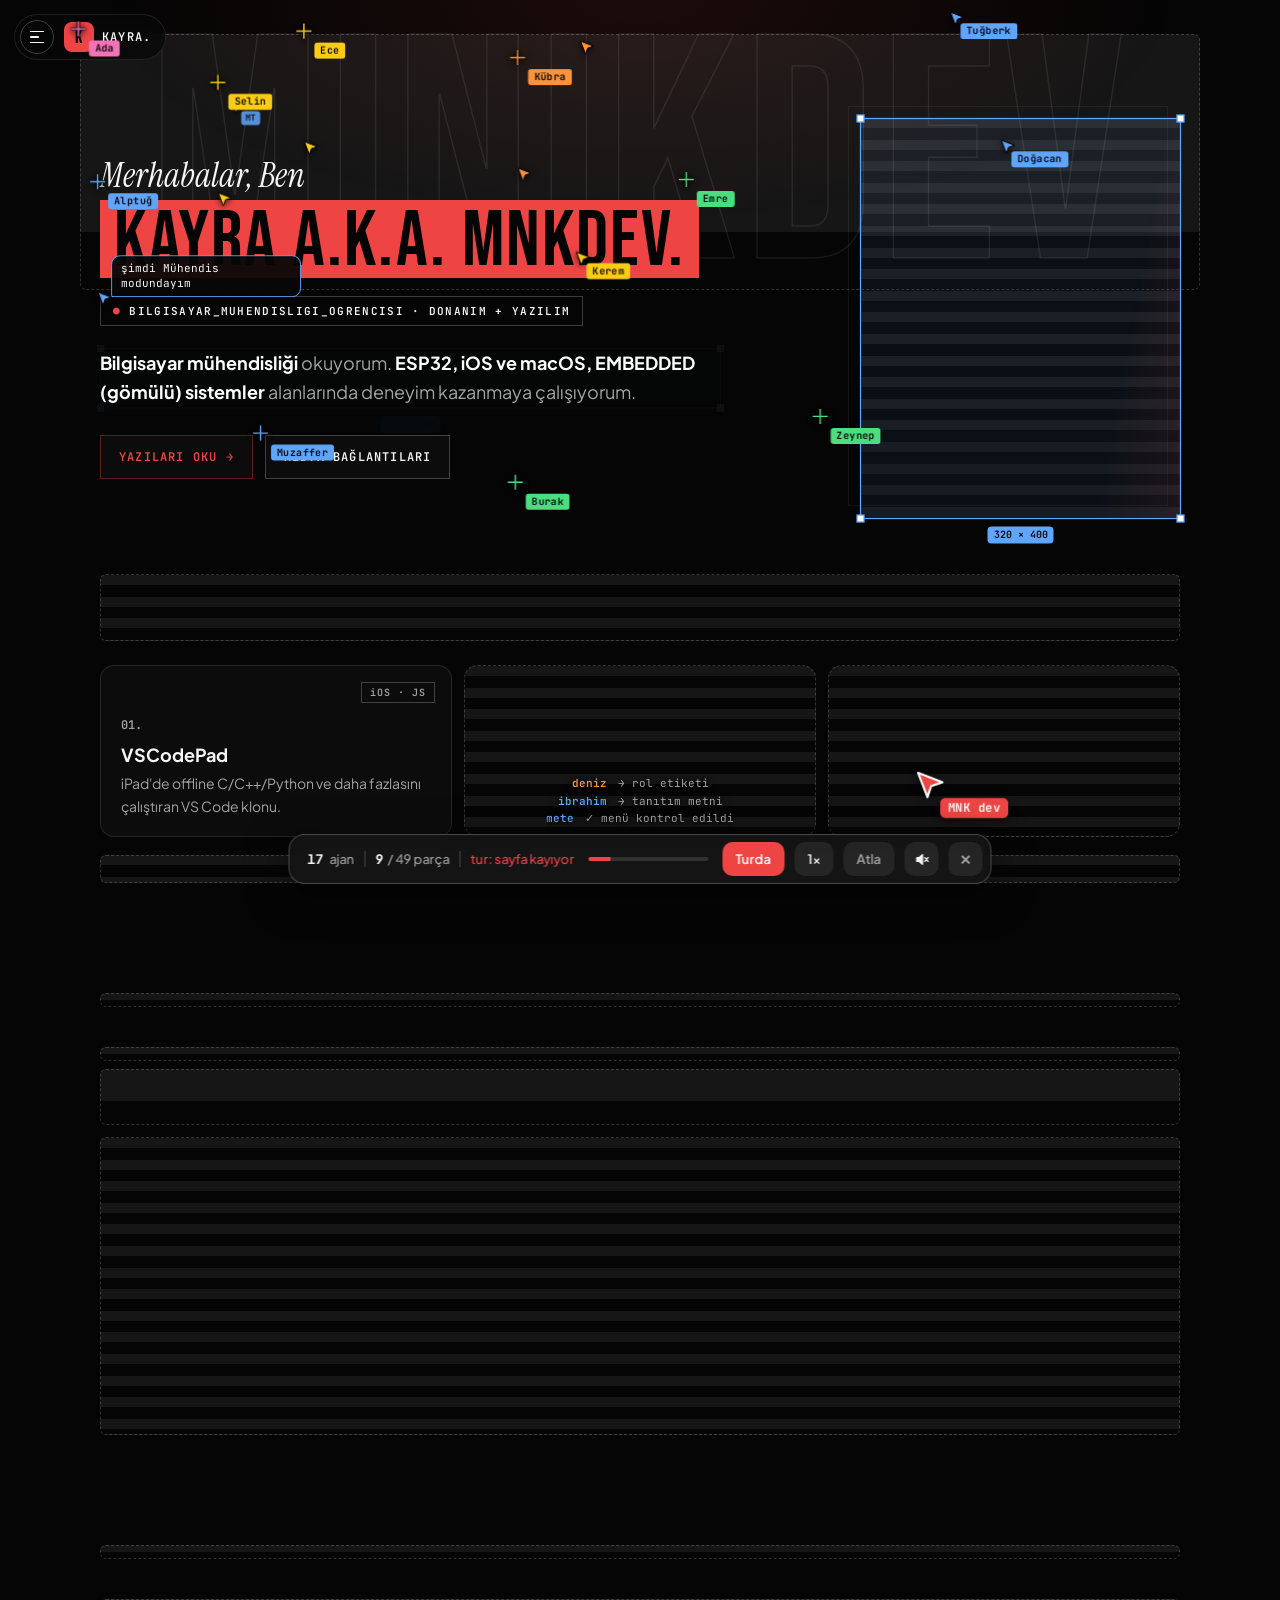
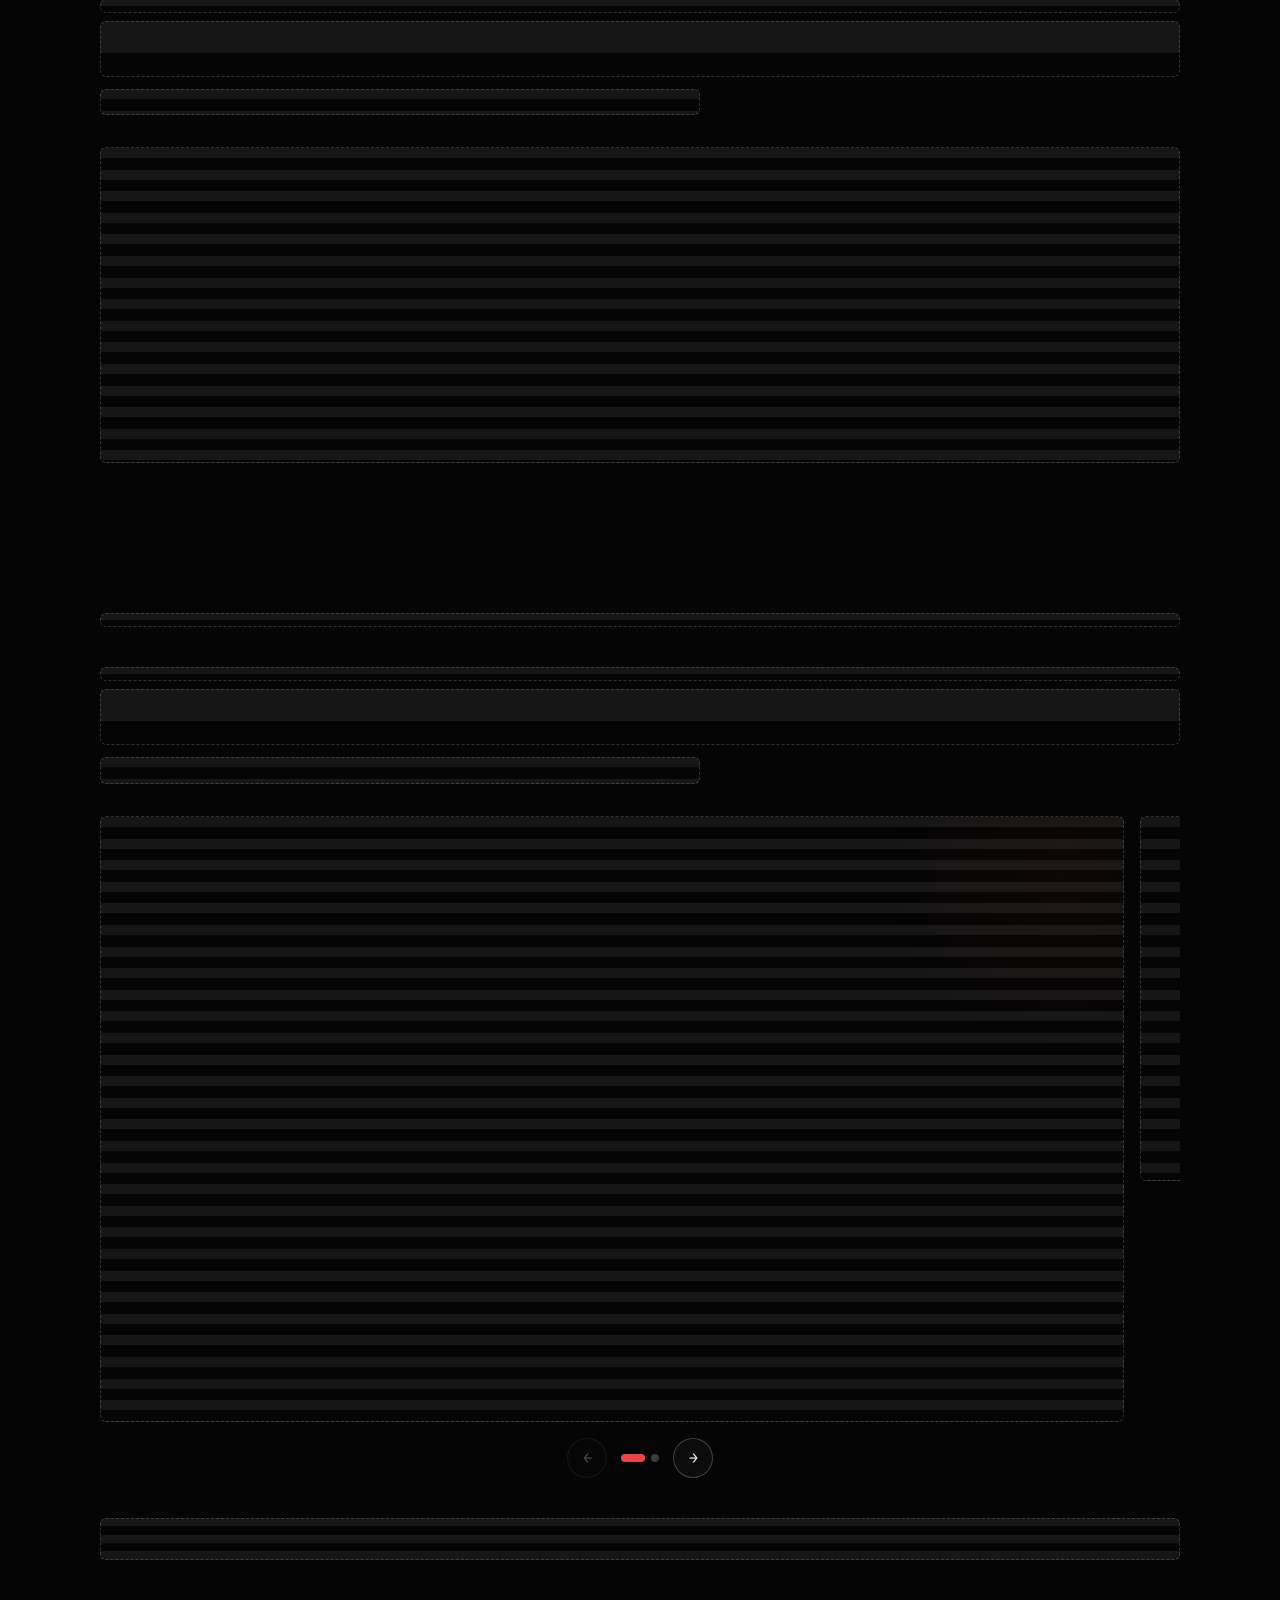
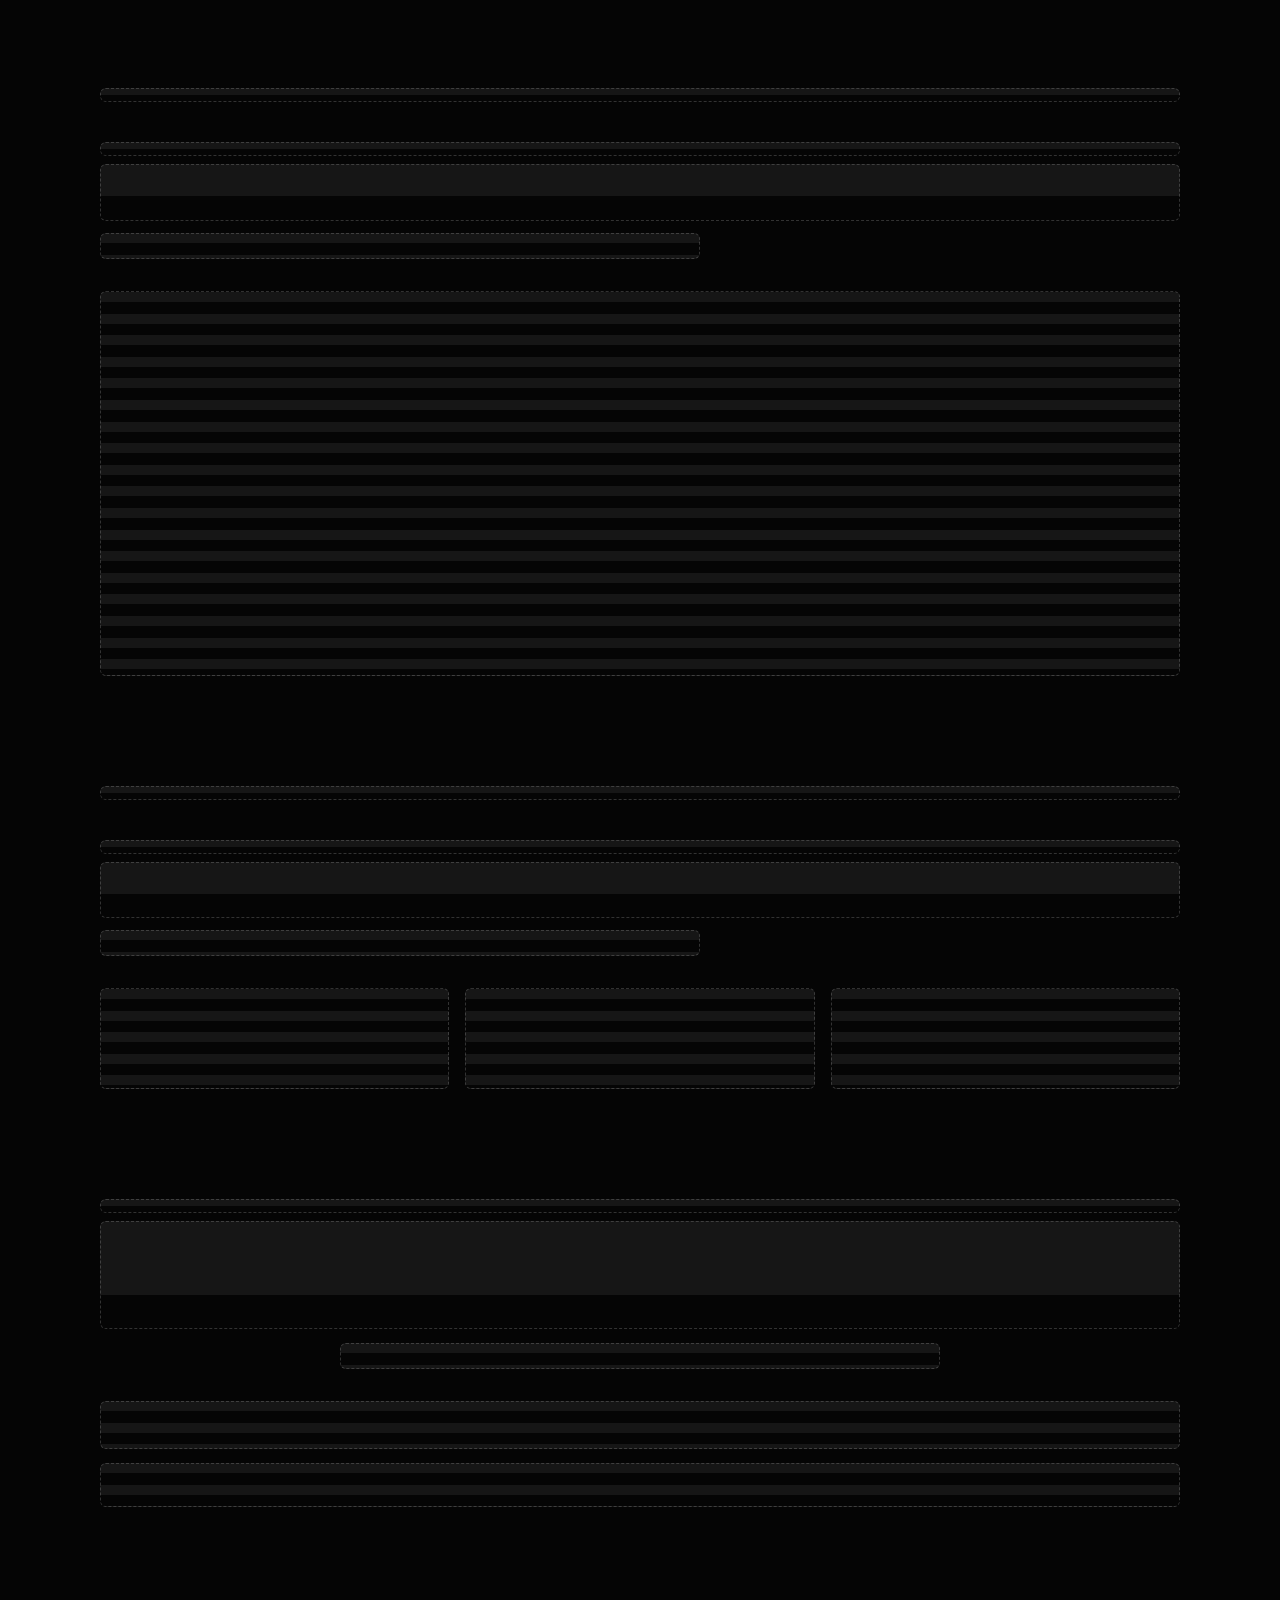
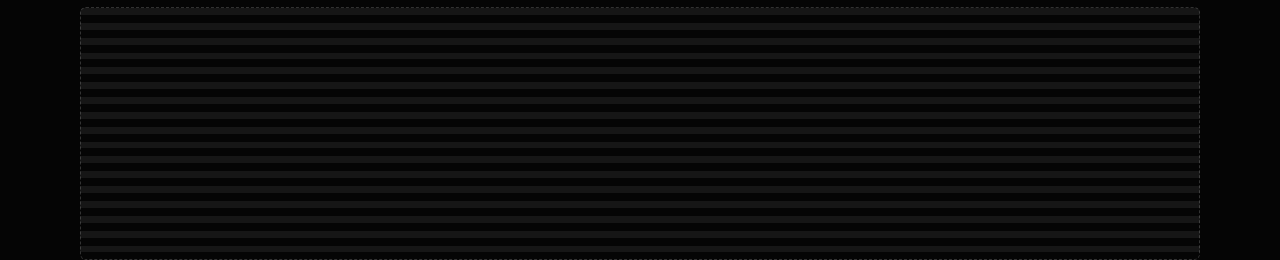
==== commit 47179e42: "Ziyaretçi istatistiği, kaydırmalı kartlar, gizlilik notu" ====
--- a/index.html
+++ b/index.html
@@ -74,6 +74,7 @@
     <div class="admin-in" id="adminIn" hidden>
       <p class="admin-who"><b>admin</b> olarak girildi</p>
       <button class="btn" type="button" id="adminEdit">İÇERİĞİ DÜZENLE</button>
+      <button class="btn" type="button" id="adminStat">İSTATİSTİK</button>
       <button class="btn ghost" type="button" id="adminOut">ÇIKIŞ</button>
     </div>
   </section>
@@ -202,6 +203,7 @@
 <footer class="wrap foot">
   <span>© <span id="year"></span> Kayra · Minik.Dev</span>
   <span>Saf HTML, CSS ve JS. Build yok.</span>
+  <p class="foot-gizlilik" id="gizlilik"><b>GİZLİLİK</b> Çerez ve reklam takibi yok. Sayfa görüntülemeleri ve tıklamalar isimsiz sayılır: tarayıcına rastgele bir kimlik yazılır (localStorage), IP adresin ve kişisel bilgin saklanmaz. Saymayı durdurmak için tarayıcının site verilerini silebilirsin.</p>
 </footer>
 
 <!-- Yazı okuyucu -->
@@ -220,6 +222,8 @@
 <script src="js/ajan-sozleri.js"></script>
 <script src="js/ajanlar.js"></script>
 <script src="js/yonetici.js"></script>
+<script src="js/istatistik.js"></script>
+<script src="js/sayac.js"></script>
 <script src="js/canli.js"></script>
 </body>
 </html>
--- a/css/style.css
+++ b/css/style.css
@@ -597,6 +597,46 @@
   font:13px/1.6 var(--mono);tab-size:2;white-space:pre;overflow:auto}
 .editor-not{margin:0;padding:8px 16px;border-top:1px solid var(--line);font:11px var(--mono);color:var(--dim)}
 html.editor-acik{overflow:hidden}
+
+/* ---------- YÖNETİCİ › İSTATİSTİK (js/istatistik.js) ---------- */
+.istat-govde{flex:1;overflow:auto;padding:20px 16px 32px;display:grid;gap:22px;align-content:start;max-width:1100px;width:100%;margin:0 auto;box-sizing:border-box}
+.istat-kaynak{display:flex;gap:4px}
+.istat-kaynak .btn[aria-pressed="true"]{color:var(--red);border-color:var(--red-line);background:var(--red-dim)}
+.istat-etiket{margin:0 0 10px;font:600 10px var(--mono);letter-spacing:.14em;color:var(--dim)}
+.istat-kutular{display:grid;grid-template-columns:repeat(4,1fr);gap:10px}
+.istat-kutu{padding:14px 16px;border:1px solid var(--line);border-radius:var(--r);background:var(--card)}
+.istat-kutu:first-child{border-color:var(--red-line)}
+.istat-sayi{margin:0;font:400 48px/1 var(--display);color:var(--text)}
+.istat-sayi small{margin-left:8px;font:500 12px var(--mono);letter-spacing:.08em;color:var(--muted)}
+.istat-alt{margin:8px 0 0;font:11px var(--mono);color:var(--muted)}
+.istat-grafik{padding:16px;border:1px solid var(--line);border-radius:var(--r);background:var(--card)}
+.istat-cubuklar{display:flex;align-items:flex-end;gap:2px;height:150px;border-bottom:1px solid var(--line2)}
+.istat-cubuk{position:relative;flex:1;height:100%;display:flex;align-items:flex-end;outline:none;cursor:default}
+.istat-cubuk i{display:block;width:100%;background:var(--red);border-radius:4px 4px 0 0;opacity:.85}
+.istat-cubuk:last-child i{opacity:1}
+.istat-cubuk:hover i,.istat-cubuk:focus-visible i{opacity:1;box-shadow:0 0 0 2px var(--white)}
+.istat-cubuk:hover::after,.istat-cubuk:focus-visible::after{content:attr(data-ip);position:absolute;bottom:calc(100% + 6px);right:0;z-index:2;
+  padding:6px 9px;white-space:nowrap;border:1px solid var(--line2);border-radius:8px;background:var(--surface);font:11px var(--mono);color:var(--text);pointer-events:none}
+.istat-cubuk:nth-child(-n+12):hover::after,.istat-cubuk:nth-child(-n+12):focus-visible::after{right:auto;left:0}
+.istat-eksen{display:flex;justify-content:space-between;margin-top:6px;font:10px var(--mono);color:var(--dim)}
+.istat-listeler{display:grid;grid-template-columns:repeat(3,1fr);gap:10px}
+.istat-liste{padding:16px;border:1px solid var(--line);border-radius:var(--r);background:var(--card);min-width:0}
+.istat-liste ol{margin:0;padding:0;list-style:none;display:grid;gap:4px}
+.istat-liste li{position:relative;display:flex;gap:10px;align-items:center;padding:6px 8px;border-radius:6px;font:12px var(--mono);overflow:hidden}
+.istat-liste li i{position:absolute;inset:0 auto 0 0;background:var(--red-dim);z-index:0}
+.istat-liste .ad,.istat-liste b{position:relative;z-index:1}
+.istat-liste .ad{flex:1;min-width:0;overflow:hidden;text-overflow:ellipsis;white-space:nowrap;color:var(--muted)}
+.istat-liste b{color:var(--text);font-weight:600}
+.istat-yok,.istat-not{margin:0;font:11px var(--mono);color:var(--dim)}
+.istat-bos{padding:20px;border:1px dashed var(--line2);border-radius:var(--r);font:13px/1.7 var(--sans);color:var(--muted)}
+.istat-bos b{color:var(--text)}
+.istat-bos code{font:12px var(--mono);color:var(--amber);word-break:break-all}
+.istat-bos ol{margin:8px 0 0;padding-left:20px}
+@media (max-width:820px){
+  .istat-kutular{grid-template-columns:repeat(2,1fr)}
+  .istat-listeler{grid-template-columns:1fr}
+  .istat-sayi{font-size:38px}
+}
 @media (max-width:600px){
   .editor-satir{display:none}
   .editor-bar{gap:6px;padding:10px}
@@ -617,6 +657,9 @@
 .foot-links a{letter-spacing:.08em;transition:color .18s}
 .foot-links a:hover{color:var(--red)}
 .foot-links .foot-top{color:var(--muted)}
+.foot-links{order:1}
+.foot-gizlilik{order:2;flex-basis:100%;margin:0;max-width:72ch;line-height:1.7;letter-spacing:.02em}
+.foot-gizlilik b{color:var(--muted);font-weight:500;letter-spacing:.12em;margin-right:8px}
 
 /* Okuyucu: ilerleme çubuğu + yazı sonu */
 .reader-bar{position:sticky;top:0;z-index:3;height:3px;margin-bottom:-3px;background:transparent}
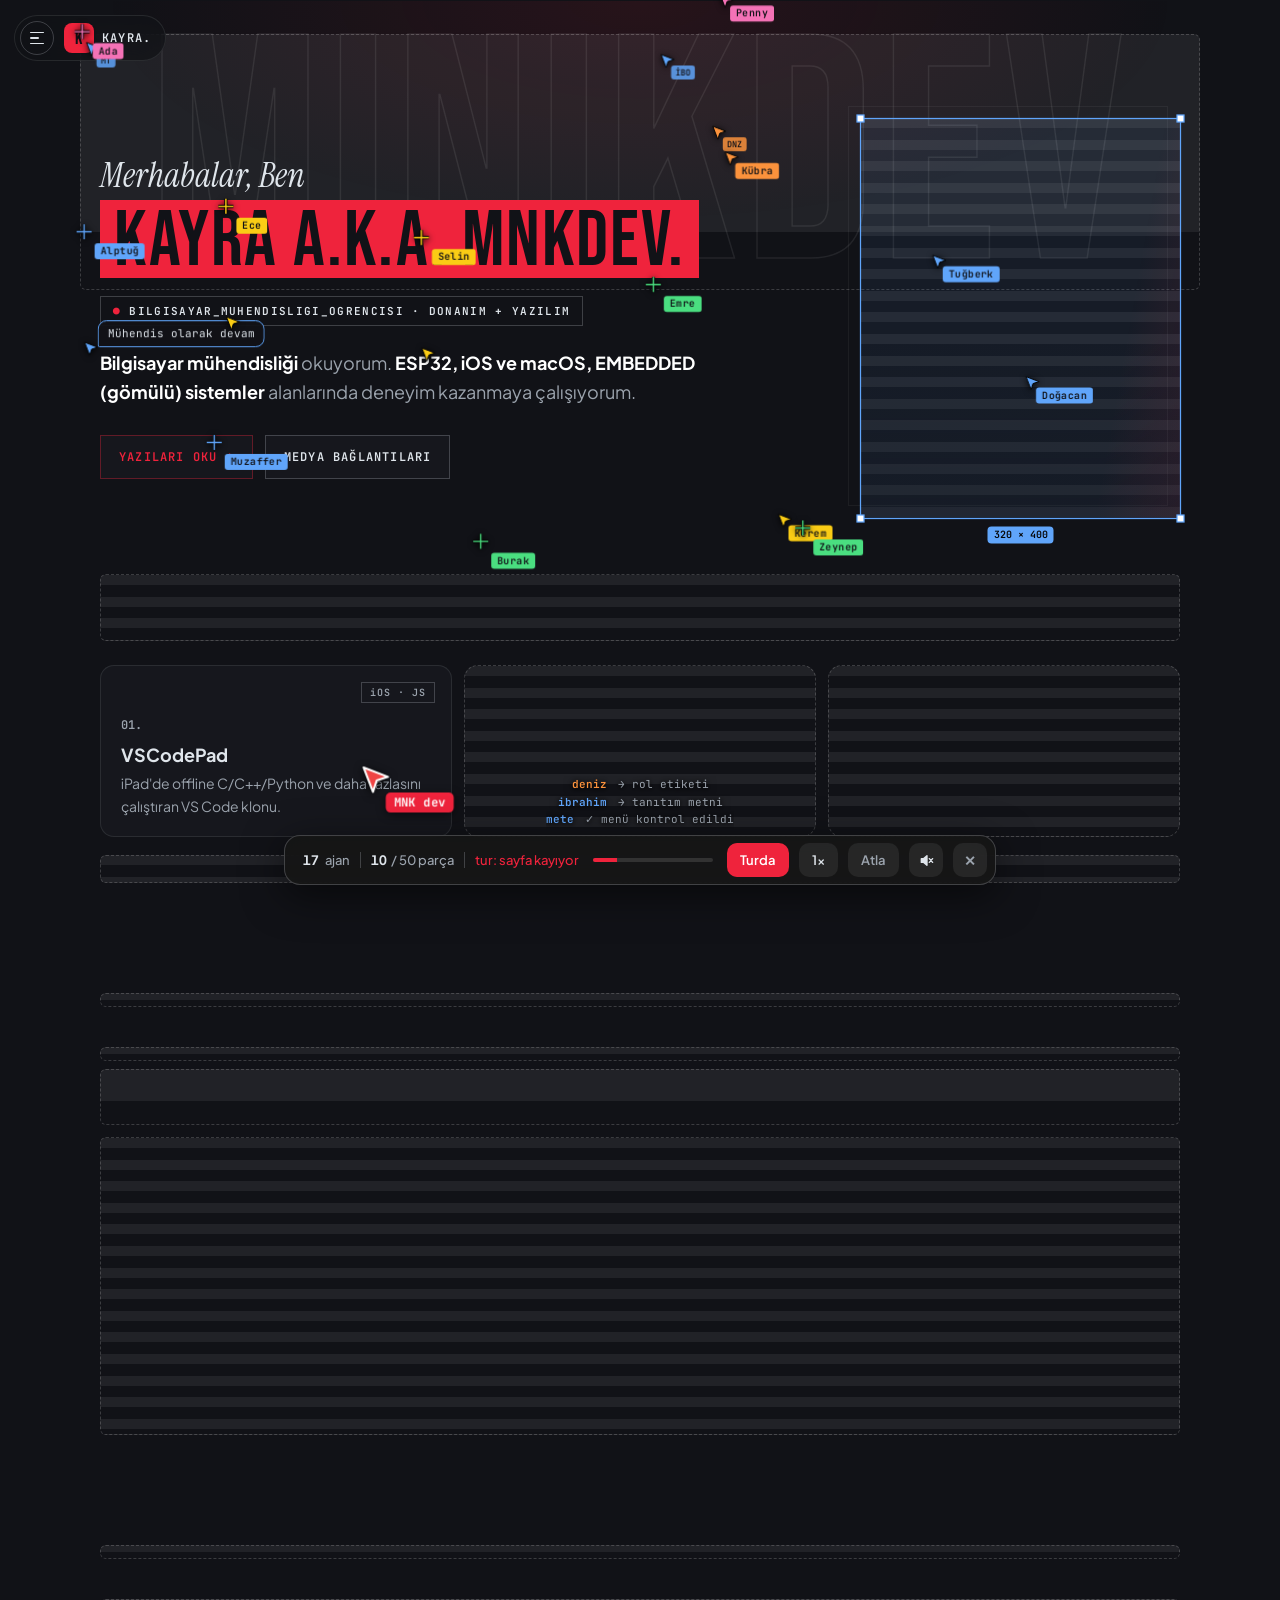
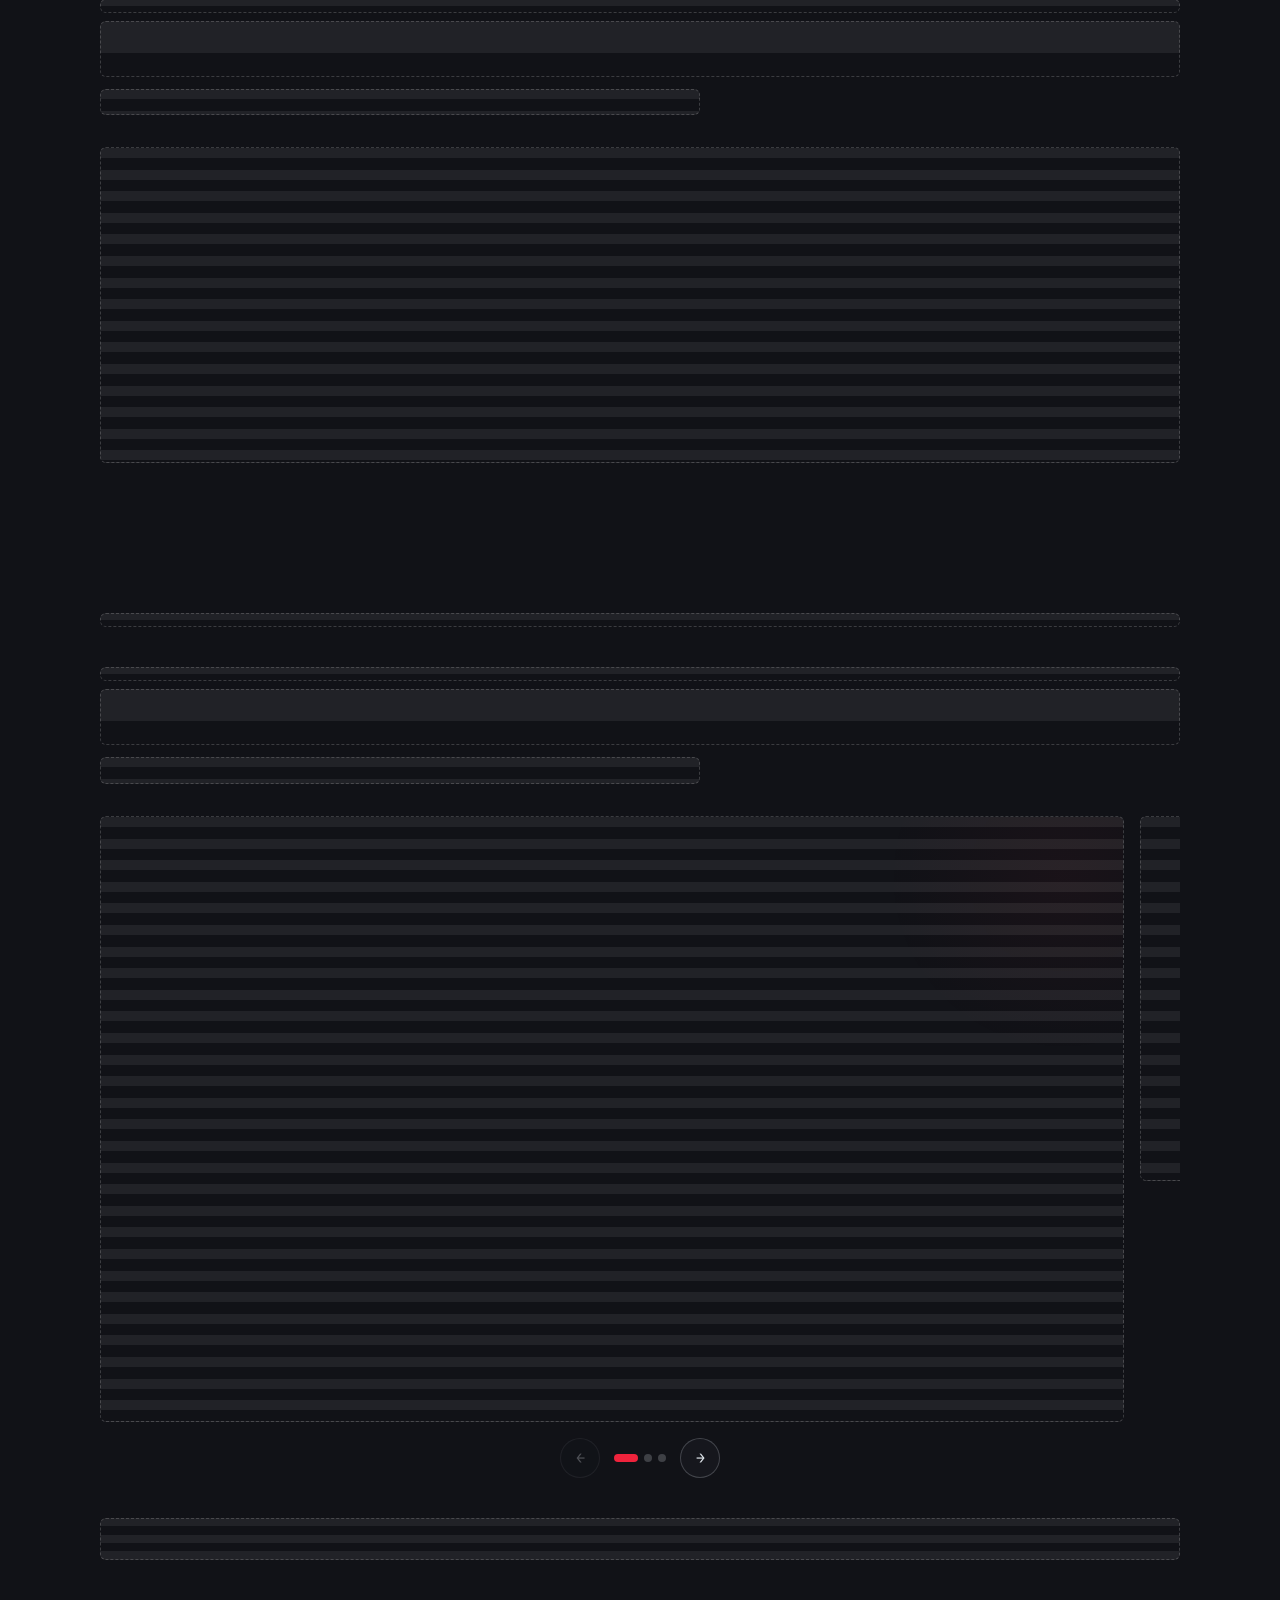
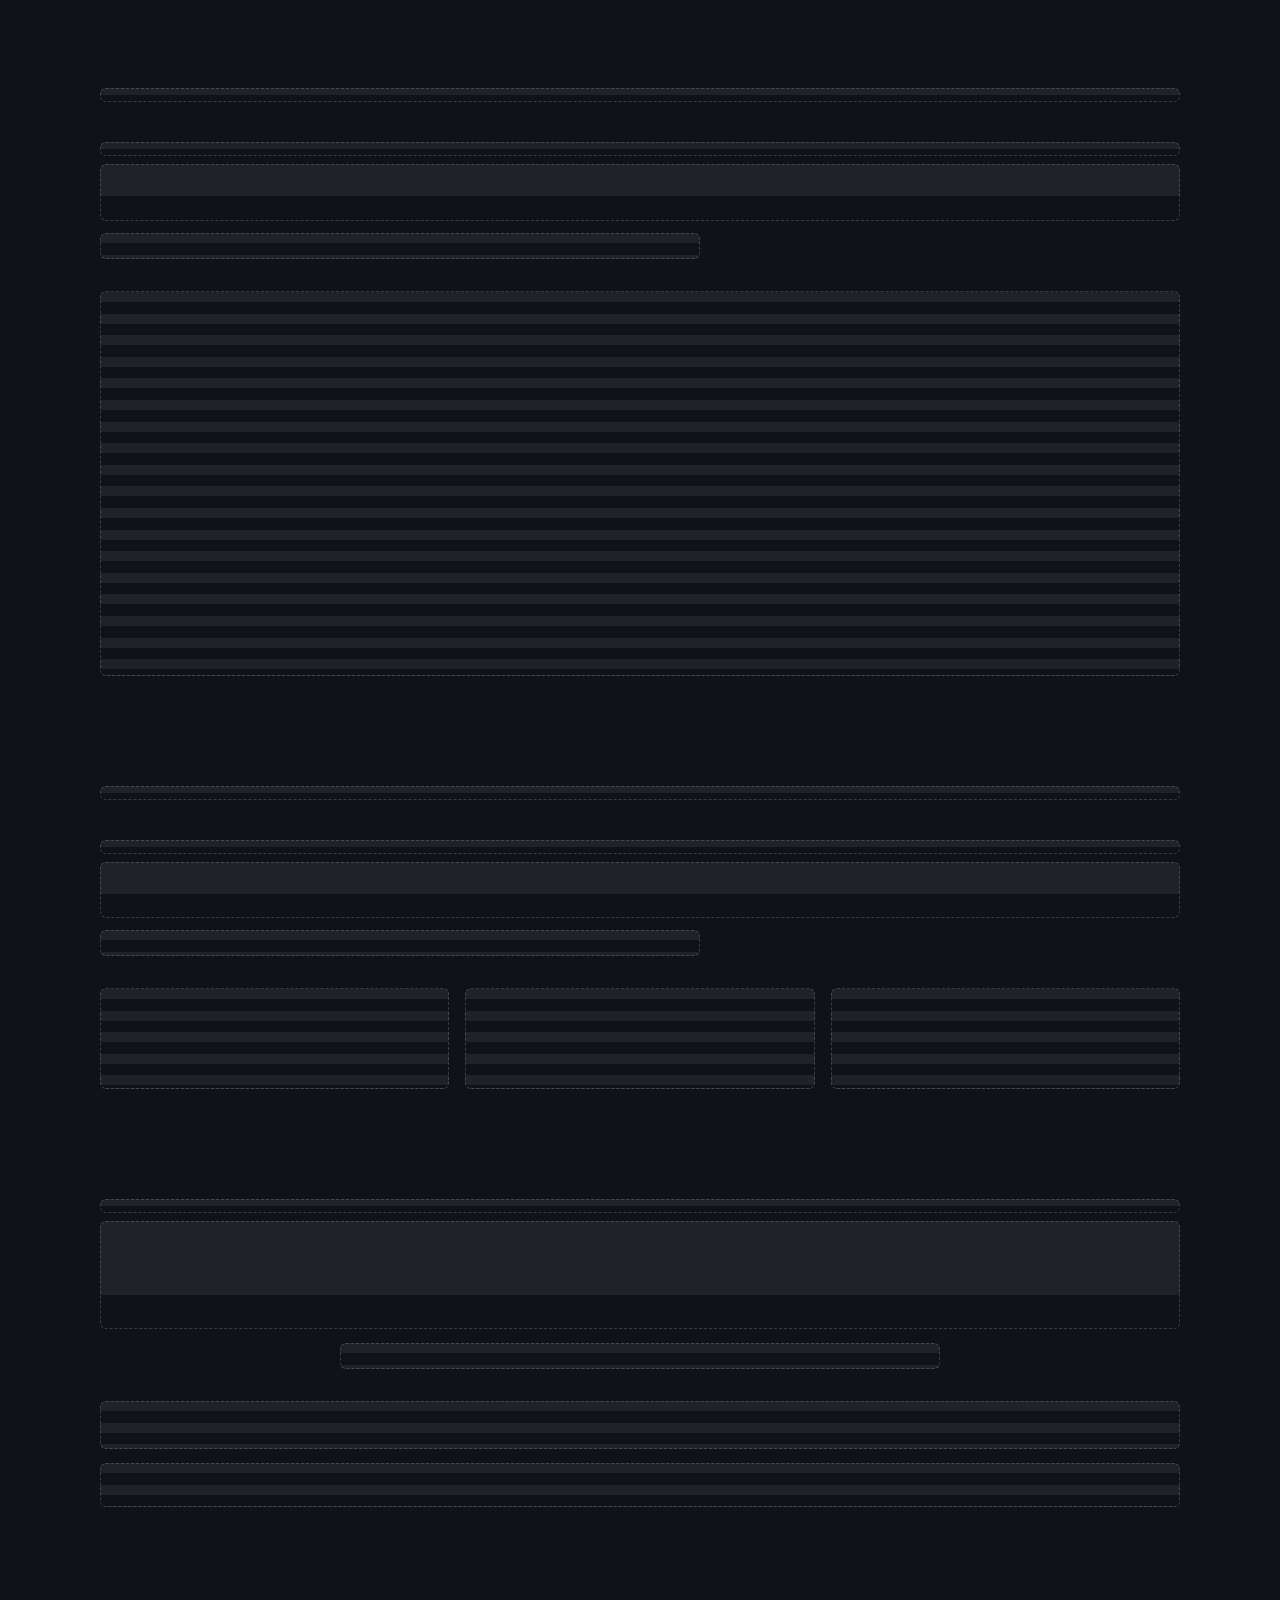
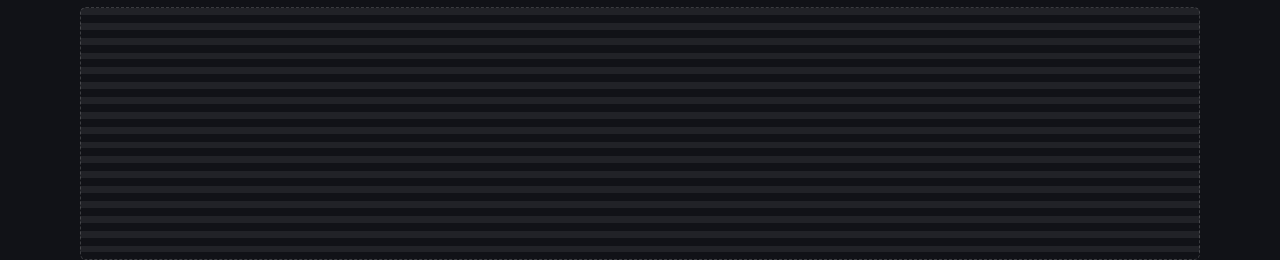
==== commit 2b747062: "Yeni ana renkler: Obsidian Black, Ice Grey, Racing Red" ====
--- a/index.html
+++ b/index.html
@@ -22,7 +22,7 @@
 <meta name="twitter:title" content="Kayra · Minik.Dev">
 <meta name="twitter:description" content="Kayra&#x27;nın blogu: ESP32, iOS, macOS ve gömülü sistem projeleri, notlar ve medya bağlantıları.">
 <meta name="twitter:image" content="https://minikdev-web.vercel.app/img/og.png">
-<meta name="theme-color" content="#050505">
+<meta name="theme-color" content="#111217">
 <link rel="alternate" type="application/rss+xml" title="Kayra · Minik.Dev" href="https://minikdev-web.vercel.app/feed.xml">
 <!-- OG:BITIR -->
 <link rel="preconnect" href="https://fonts.googleapis.com">
--- a/css/style.css
+++ b/css/style.css
@@ -1,9 +1,10 @@
 /* ===== RENKLER VE FONTLAR: hepsi buradan değişir ===== */
 :root{
-  --bg:#050505; --surface:#0b0b0b; --card:rgba(15,15,15,.82); --card-hi:rgba(22,22,22,.92);
-  --line:rgba(255,255,255,.10); --line2:rgba(255,255,255,.22);
-  --text:#f5f5f5; --muted:#a3a3a3; --dim:#737373; --white:#fff;
-  --red:#ef4444; --red-rgb:239,68,68; --red-dim:rgba(239,68,68,.10); --red-line:rgba(239,68,68,.35);
+  /* Palet: Obsidian Black #111217 · Ice Grey #DFE5EB · Racing Red #EF233C */
+  --bg:#111217; --surface:#16171d; --card:rgba(24,25,31,.82); --card-hi:rgba(30,32,39,.92);
+  --line:rgba(223,229,235,.10); --line2:rgba(223,229,235,.22);
+  --text:#DFE5EB; --muted:#9ba3ad; --dim:#6c737d; --white:#fff;
+  --red:#EF233C; --red-rgb:239,35,60; --red-dim:rgba(239,35,60,.10); --red-line:rgba(239,35,60,.35);
   --green:#4ade80; --amber:#fbbf24;
   --display:'Bebas Neue',Impact,sans-serif;
   --sans:'Plus Jakarta Sans',-apple-system,BlinkMacSystemFont,'Segoe UI',Roboto,sans-serif;
@@ -27,7 +28,7 @@
 /* Sol üstteki düğme grubu */
 .nav{position:fixed;top:14px;left:14px;z-index:50;display:flex;align-items:center;gap:10px;
   padding:5px 14px 5px 5px;border:1px solid var(--line);border-radius:40px;
-  background:rgba(8,8,8,.72);backdrop-filter:blur(16px);-webkit-backdrop-filter:blur(16px)}
+  background:rgba(17,18,23,.72);backdrop-filter:blur(16px);-webkit-backdrop-filter:blur(16px)}
 .nav-toggle{display:grid;align-content:center;justify-items:start;gap:4px;width:34px;height:34px;padding:0 9px;border:1px solid var(--line2);
   border-radius:50%;background:transparent;cursor:pointer;transition:.18s var(--ease)}
 .nav-toggle i{display:block;height:1.5px;width:100%;background:var(--text);border-radius:2px;transition:.25s var(--ease)}
@@ -41,7 +42,7 @@
 .side-scrim{position:fixed;inset:0;z-index:97;background:rgba(0,0,0,.55);backdrop-filter:blur(3px);-webkit-backdrop-filter:blur(3px);
   opacity:0;pointer-events:none;transition:opacity .35s var(--ease)}
 .side{position:fixed;top:0;left:0;bottom:0;z-index:98;display:flex;flex-direction:column;width:min(300px,84vw);padding:14px 14px 18px;
-  border-right:1px solid var(--line);background:rgba(8,8,8,.94);backdrop-filter:blur(18px);-webkit-backdrop-filter:blur(18px);
+  border-right:1px solid var(--line);background:rgba(17,18,23,.94);backdrop-filter:blur(18px);-webkit-backdrop-filter:blur(18px);
   transform:translateX(-102%);transition:transform .4s var(--ease);overflow-y:auto;touch-action:pan-y}
 .side::before{content:'';position:absolute;top:0;right:-1px;width:1px;height:120px;background:linear-gradient(var(--red),transparent)}
 .side-open .side{transform:none;box-shadow:24px 0 60px rgba(0,0,0,.5)}
@@ -105,28 +106,28 @@
   filter:drop-shadow(0 18px 30px rgba(0,0,0,.6));transition:transform .5s var(--ease)}
 .featured:hover .esp{transform:translate(-50%,-52%) rotate(-5deg) scale(1.03)}
 .esp-pcb{fill:#0d0d0d;stroke:rgba(255,255,255,.28);stroke-width:1.2}
-.esp-pin{fill:#1a1a1a;stroke:rgba(255,255,255,.35);stroke-width:.8;animation:espPin 3.2s linear infinite;animation-delay:calc(var(--i) * .12s)}
+.esp-pin{fill:#1d1e25;stroke:rgba(255,255,255,.35);stroke-width:.8;animation:espPin 3.2s linear infinite;animation-delay:calc(var(--i) * .12s)}
 .esp-trace{fill:none;stroke:rgba(var(--red-rgb),.28);stroke-width:1.4}
 .esp-sig{fill:none;stroke:var(--red);stroke-width:2;stroke-linecap:round;stroke-dasharray:14 400;animation:espSig 2.4s linear infinite}
 .esp-sig.b{animation-delay:1.2s}
-.esp-usb{fill:#1d1d1d;stroke:rgba(255,255,255,.5);stroke-width:1}
-.esp-usb-in{fill:#050505}
-.esp-btn{fill:#141414;stroke:rgba(255,255,255,.3)}
+.esp-usb{fill:#21232a;stroke:rgba(255,255,255,.5);stroke-width:1}
+.esp-usb-in{fill:#111217}
+.esp-btn{fill:#1a1b21;stroke:rgba(255,255,255,.3)}
 .esp-btn-c{fill:#2a2a2a;stroke:rgba(255,255,255,.45)}
-.esp-ic{fill:#141414;stroke:rgba(255,255,255,.25)}
+.esp-ic{fill:#1a1b21;stroke:rgba(255,255,255,.25)}
 .esp-led{fill:#fff;stroke:rgba(255,255,255,.4);animation:espLed 3s linear infinite}
 .esp-led-glow{fill:var(--red);animation:espLedGlow 3s linear infinite}
 .esp-pwr{fill:var(--green);animation:pulse 2s infinite}
 .esp-mod{fill:#101010;stroke:rgba(255,255,255,.3)}
 .esp-shield{fill:#1c1c1c;stroke:rgba(255,255,255,.55);stroke-width:1.2}
 .esp-ant{fill:none;stroke:rgba(var(--red-rgb),.8);stroke-width:2}
-.esp-chip{font:400 22px var(--display);letter-spacing:.06em;fill:#f5f5f5;text-anchor:middle}
+.esp-chip{font:400 22px var(--display);letter-spacing:.06em;fill:#DFE5EB;text-anchor:middle}
 .esp-lbl{font:600 8px var(--mono);letter-spacing:.12em;fill:rgba(255,255,255,.5)}
 .esp-lbl.c{text-anchor:middle}
 @keyframes espSig{from{stroke-dashoffset:14}to{stroke-dashoffset:-260}}
-@keyframes espPin{0%,8%{fill:var(--red)}16%,100%{fill:#1a1a1a}}
-@keyframes espLed{0%,100%{fill:#ef4444}33%{fill:#4ade80}66%{fill:#60a5fa}}
-@keyframes espLedGlow{0%,100%{fill:#ef4444;opacity:.9}33%{fill:#4ade80;opacity:.7}66%{fill:#60a5fa;opacity:.8}}
+@keyframes espPin{0%,8%{fill:var(--red)}16%,100%{fill:#1d1e25}}
+@keyframes espLed{0%,100%{fill:#EF233C}33%{fill:#4ade80}66%{fill:#60a5fa}}
+@keyframes espLedGlow{0%,100%{fill:#EF233C;opacity:.9}33%{fill:#4ade80;opacity:.7}66%{fill:#60a5fa;opacity:.8}}
 @media (prefers-reduced-motion:reduce){
   .portrait img,.portrait .scan,.portrait::before,.esp *{animation:none!important}
 }
@@ -279,7 +280,7 @@
 .agents p{margin:0;font-size:13px;color:var(--muted)}
 .agents li.on{border-color:var(--red-line);background:var(--red-dim)}
 .agents li.on .av{border-color:var(--red);background:var(--red);color:var(--bg)}
-.term{display:flex;flex-direction:column;border:1px solid var(--line);border-radius:10px;background:#020202;overflow:hidden;min-height:300px}
+.term{display:flex;flex-direction:column;border:1px solid var(--line);border-radius:10px;background:#0c0d11;overflow:hidden;min-height:300px}
 .term-bar{display:flex;align-items:center;gap:6px;padding:10px 12px;border-bottom:1px solid var(--line);font:11px var(--mono);color:var(--dim)}
 .term-bar i{width:9px;height:9px;border-radius:50%;background:var(--line2)}
 .term-bar span{margin-left:6px}
@@ -319,7 +320,7 @@
 .foot{display:flex;flex-wrap:wrap;justify-content:space-between;gap:10px;padding-top:30px;padding-bottom:30px;margin-top:60px;border-top:1px solid var(--line);font:11px var(--mono);color:var(--dim)}
 
 /* ===== OKUYUCU ===== */
-.reader{position:fixed;inset:0;z-index:100;overflow-y:auto;background:rgba(5,5,5,.96);backdrop-filter:blur(8px);-webkit-backdrop-filter:blur(8px);animation:fade .3s var(--ease)}
+.reader{position:fixed;inset:0;z-index:100;overflow-y:auto;background:rgba(17,18,23,.96);backdrop-filter:blur(8px);-webkit-backdrop-filter:blur(8px);animation:fade .3s var(--ease)}
 .reader[hidden]{display:none}
 @keyframes fade{from{opacity:0}}
 .reader-inner{max-width:720px;margin:0 auto;padding:30px 20px 80px}
@@ -330,16 +331,16 @@
 .reader .lede{font-size:19px;color:var(--muted);margin:22px 0 30px;padding-bottom:30px;border-bottom:1px solid var(--line)}
 .reader .body{font-size:17px;line-height:1.8}
 .reader .body h3{margin:36px 0 10px;font-size:22px}
-.reader .body p{color:#d4d4d4}
+.reader .body p{color:#c9d0d7}
 .reader .body a{color:var(--red);text-decoration:underline}
-.reader .body pre{padding:18px;border:1px solid var(--line);border-radius:10px;background:#020202;overflow-x:auto;font:13px/1.6 var(--mono)}
+.reader .body pre{padding:18px;border:1px solid var(--line);border-radius:10px;background:#0c0d11;overflow-x:auto;font:13px/1.6 var(--mono)}
 .reader .body img{border-radius:10px;margin:20px 0}
 .reader .body b{color:var(--white)}
-.reader .body ol,.reader .body ul{padding-left:22px;color:#d4d4d4}
+.reader .body ol,.reader .body ul{padding-left:22px;color:#c9d0d7}
 .reader .body li{margin-bottom:8px}
 .reader .body li::marker{color:var(--red);font-family:var(--mono)}
 .reader .body :not(pre)>code{padding:2px 6px;border:1px solid var(--line);border-radius:4px;background:var(--surface);font:.85em var(--mono);color:var(--text)}
-.reader .body .note{margin:22px 0;padding:16px 18px;border:1px solid var(--red-line);border-left-width:3px;background:var(--red-dim);border-radius:6px;font-size:15px;color:#d4d4d4}
+.reader .body .note{margin:22px 0;padding:16px 18px;border:1px solid var(--red-line);border-left-width:3px;background:var(--red-dim);border-radius:6px;font-size:15px;color:#c9d0d7}
 
 .toast{position:fixed;left:50%;bottom:24px;z-index:120;transform:translate(-50%,20px);opacity:0;padding:10px 16px;border:1px solid var(--red-line);background:var(--bg);font:12px var(--mono);pointer-events:none;transition:.3s var(--ease)}
 .toast.show{opacity:1;transform:translate(-50%,0)}
@@ -420,11 +421,11 @@
 .ajan .ajan-arti{display:none;position:absolute;left:-8.5px;top:-8.5px}
 .ajan.sec .ajan-ok{visibility:hidden}
 .ajan.sec .ajan-arti{display:block}
-.ajan-ad{position:absolute;left:11px;top:12px;padding:2px 4px;border-radius:3px;background:var(--c);color:#050505;font:600 8.5px/1.2 var(--mono);letter-spacing:.04em;white-space:nowrap;opacity:.85}
+.ajan-ad{position:absolute;left:11px;top:12px;padding:2px 4px;border-radius:3px;background:var(--c);color:#111217;font:600 8.5px/1.2 var(--mono);letter-spacing:.04em;white-space:nowrap;opacity:.85}
 .ajan.acik .ajan-ad{font-size:10px;padding:2px 6px;opacity:1}
 .ajan.konusuyor,.ajan.acik{z-index:2}
 .balon{position:absolute;left:14px;bottom:10px;max-width:190px;width:max-content;overflow-wrap:anywhere;padding:5px 9px;border:1px solid var(--c);border-radius:9px 9px 9px 2px;
-  background:rgba(8,8,8,.94);color:var(--text);font:11px/1.35 var(--mono);opacity:0;transform:translateY(4px) scale(.96);transform-origin:0 100%;transition:opacity .2s,transform .2s}
+  background:rgba(17,18,23,.94);color:var(--text);font:11px/1.35 var(--mono);opacity:0;transform:translateY(4px) scale(.96);transform-origin:0 100%;transition:opacity .2s,transform .2s}
 .ajan.konusuyor .balon{opacity:1;transform:none}
 /* Kavga: sinirlenen ajan titrer, balonu kırmızılaşır; arbedede etiketi kırmızı yanar */
 .ajan.sinirli .ajan-ok{animation:titre .14s steps(2) infinite}
@@ -447,8 +448,8 @@
 @keyframes kolarka{from{transform:rotate(15deg)}to{transform:rotate(-30deg)}}
 @keyframes tekme{from{transform:rotate(8deg)}to{transform:rotate(-42deg)}}
 @keyframes bacakarka{from{transform:rotate(-4deg)}to{transform:rotate(14deg)}}
-.ajan.sinirli .balon{border-color:#ef4444;color:#fecaca;font-weight:600}
-.ajan.arbede .ajan-ad{background:#ef4444;color:#fff}
+.ajan.sinirli .balon{border-color:#EF233C;color:#fecaca;font-weight:600}
+.ajan.arbede .ajan-ad{background:#EF233C;color:#fff}
 @keyframes titre{0%{transform:translate(-1px,1px) rotate(-7deg)}50%{transform:translate(1.5px,-1px) rotate(7deg)}100%{transform:translate(-1px,0) rotate(-3deg)}}
 
 /* Panel: altta ortada hap şeklinde */
@@ -459,7 +460,7 @@
 .ajan-hud{transition:left .8s var(--ease),transform .8s var(--ease),bottom .8s var(--ease)}
 .ajan-hud[data-mod="planlama"],.ajan-hud[data-mod="gizli"]{left:calc(100% - 16px);transform:translateX(-100%)}
 .ajan-hud[data-mod="planlama"] .ajan-hud-bar,.ajan-hud[data-mod="gizli"] .ajan-hud-bar{gap:4px;padding:4px 4px 4px 14px;border-radius:40px;
-  border-color:var(--line);background:rgba(8,8,8,.72);backdrop-filter:blur(16px);-webkit-backdrop-filter:blur(16px);box-shadow:none;font-size:12px}
+  border-color:var(--line);background:rgba(17,18,23,.72);backdrop-filter:blur(16px);-webkit-backdrop-filter:blur(16px);box-shadow:none;font-size:12px}
 .ajan-hud[data-mod="planlama"] .hud-durum,.ajan-hud[data-mod="planlama"] .hud-ayrac{display:none}
 .ajan-hud[data-mod="planlama"] .hud-sayi{display:inline-flex;align-items:center;margin-right:4px}
 .ajan-hud[data-mod="planlama"] .hud-sayi::before{content:'';width:6px;height:6px;margin-right:8px;border-radius:50%;background:var(--red);animation:pulse 1.6s infinite}
@@ -515,7 +516,7 @@
   font:700 12px/1.2 var(--mono);letter-spacing:.04em;white-space:nowrap;box-shadow:0 2px 10px rgba(0,0,0,.55)}
 .mnk.yaziyor .mnk-ad{left:14px;top:16px}
 .mnk-balon{position:absolute;left:28px;bottom:4px;max-width:230px;width:max-content;padding:6px 11px;border:1px solid var(--red);border-radius:11px 11px 11px 2px;
-  background:rgba(8,8,8,.95);color:var(--text);font:12px/1.35 var(--mono);opacity:0;transform:translateY(4px) scale(.96);transform-origin:0 100%;transition:opacity .2s,transform .2s}
+  background:rgba(17,18,23,.95);color:var(--text);font:12px/1.35 var(--mono);opacity:0;transform:translateY(4px) scale(.96);transform-origin:0 100%;transition:opacity .2s,transform .2s}
 .mnk.konusuyor .mnk-balon{opacity:1;transform:none}
 .mnk-sec{position:absolute;left:0;top:0;width:0;height:0;border:1.5px solid var(--red);background:rgba(var(--red-rgb),.06);opacity:0;transition:opacity .35s}
 .mnk-sec.acik{opacity:1}
@@ -579,7 +580,7 @@
 .admin-who b{color:var(--text)}
 
 /* İçerik düzenleyici */
-.editor{position:fixed;inset:0;z-index:110;display:flex;flex-direction:column;background:rgba(5,5,5,.97);backdrop-filter:blur(8px);-webkit-backdrop-filter:blur(8px);animation:fade .25s var(--ease)}
+.editor{position:fixed;inset:0;z-index:110;display:flex;flex-direction:column;background:rgba(17,18,23,.97);backdrop-filter:blur(8px);-webkit-backdrop-filter:blur(8px);animation:fade .25s var(--ease)}
 .editor[hidden]{display:none}
 .editor-bar{display:flex;flex-wrap:wrap;align-items:center;gap:10px;padding:12px 16px;border-bottom:1px solid var(--line)}
 .editor-title{margin:0;font:600 12px var(--mono);letter-spacing:.12em}
@@ -746,7 +747,7 @@
   /* Okuyucu: GERİ tuşu yazının üstünde kayarken arkası boş kalmasın */
   .reader-inner{padding-top:0}
   .reader-close{top:0;display:block;width:calc(100% + 40px);margin:0 -20px;padding:max(14px,env(safe-area-inset-top)) 20px 14px;
-    border:0;border-bottom:1px solid var(--line);background:rgba(5,5,5,.92);backdrop-filter:blur(10px);-webkit-backdrop-filter:blur(10px);
+    border:0;border-bottom:1px solid var(--line);background:rgba(17,18,23,.92);backdrop-filter:blur(10px);-webkit-backdrop-filter:blur(10px);
     text-align:left;z-index:2}
   .reader article{margin-top:22px}
   .reader .body{font-size:16.5px}
@@ -805,9 +806,9 @@
 
 /* ===== SON COMMIT KAPAĞI (öne çıkan yazı, js/app.js → CIZIM) ===== */
 .son-commit{position:absolute;top:14px;left:14px;z-index:2;display:inline-flex;align-items:center;gap:7px;padding:5px 10px;
-  border:1px solid var(--red-line);background:rgba(5,5,5,.82);font:600 10px var(--mono);letter-spacing:.12em;color:var(--text);white-space:nowrap}
+  border:1px solid var(--red-line);background:rgba(17,18,23,.82);font:600 10px var(--mono);letter-spacing:.12em;color:var(--text);white-space:nowrap}
 .son-commit::before{content:'';width:6px;height:6px;border-radius:50%;background:var(--green);box-shadow:0 0 8px var(--green);animation:pulse 1.6s infinite}
-.il-ad{font:400 30px var(--display);letter-spacing:.04em;fill:#050505}
+.il-ad{font:400 30px var(--display);letter-spacing:.04em;fill:#111217}
 .il-satir{fill:rgba(255,255,255,.16)}
 .il-satir.k{fill:rgba(var(--red-rgb),.55)}
 .il-satir.y{fill:rgba(74,222,128,.5)}
@@ -815,9 +816,9 @@
 .il-imlec{animation:ilGez 7s ease-in-out infinite}
 .il-imlec.a{animation-delay:-1s}.il-imlec.b{animation-delay:-3.4s;animation-duration:8s}.il-imlec.c{animation-delay:-5.2s;animation-duration:6.4s}
 @keyframes ilGez{0%,100%{transform:translate(60px,70px)}25%{transform:translate(220px,115px)}50%{transform:translate(320px,80px)}75%{transform:translate(150px,140px)}}
-.il-centik{fill:#050505;stroke:rgba(255,255,255,.3);transform-box:fill-box;transform-origin:center;animation:ilCentik 4s var(--ease) infinite}
+.il-centik{fill:#111217;stroke:rgba(255,255,255,.3);transform-box:fill-box;transform-origin:center;animation:ilCentik 4s var(--ease) infinite}
 @keyframes ilCentik{0%,40%,100%{transform:scaleX(1)}55%,85%{transform:scaleX(2.1)}}
-.il-dock{fill:#1d1d1d;stroke:rgba(255,255,255,.35)}
+.il-dock{fill:#21232a;stroke:rgba(255,255,255,.35)}
 .il-dock.z{fill:var(--red);stroke:#fff;transform-box:fill-box;animation:ilZipla 1.6s ease-in-out infinite}
 @keyframes ilZipla{0%,60%,100%{transform:none}20%{transform:translateY(-12px)}40%{transform:translateY(-4px)}}
 @media (prefers-reduced-motion:reduce){.il *{animation:none!important}}
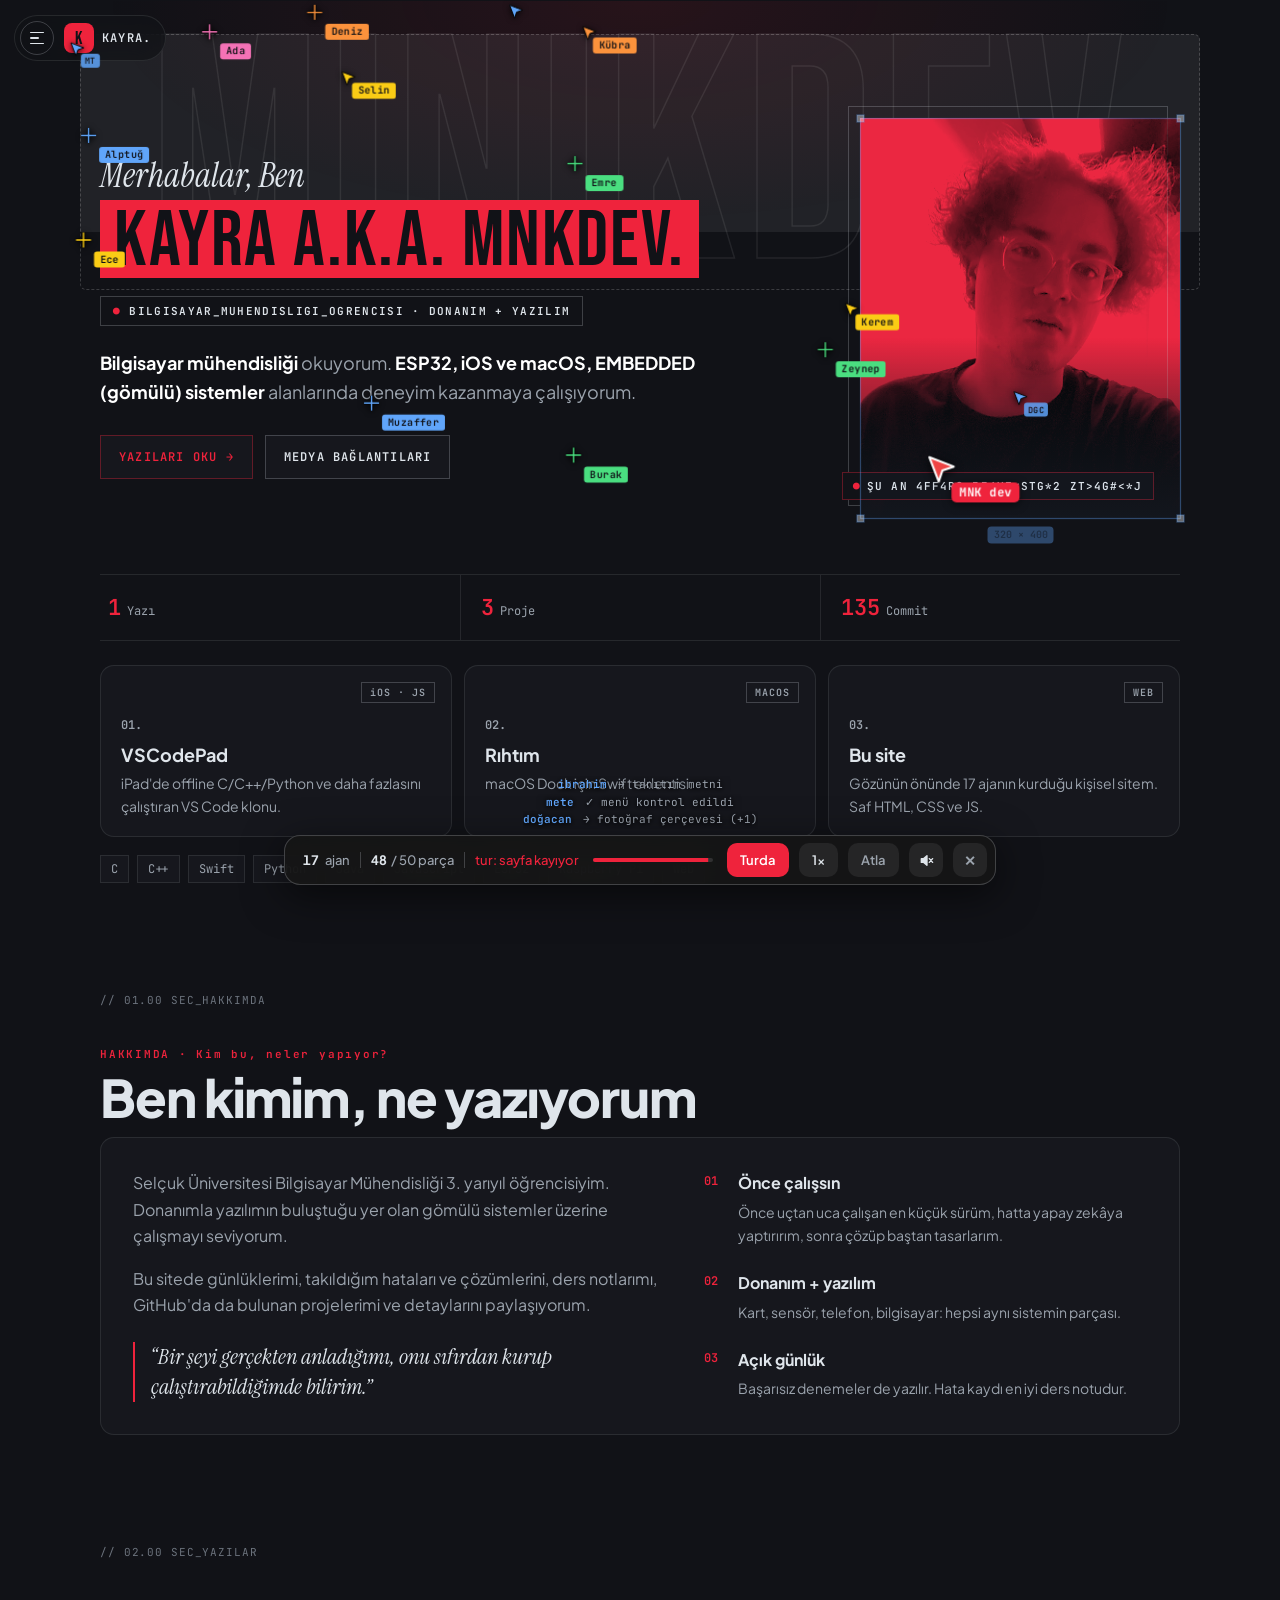
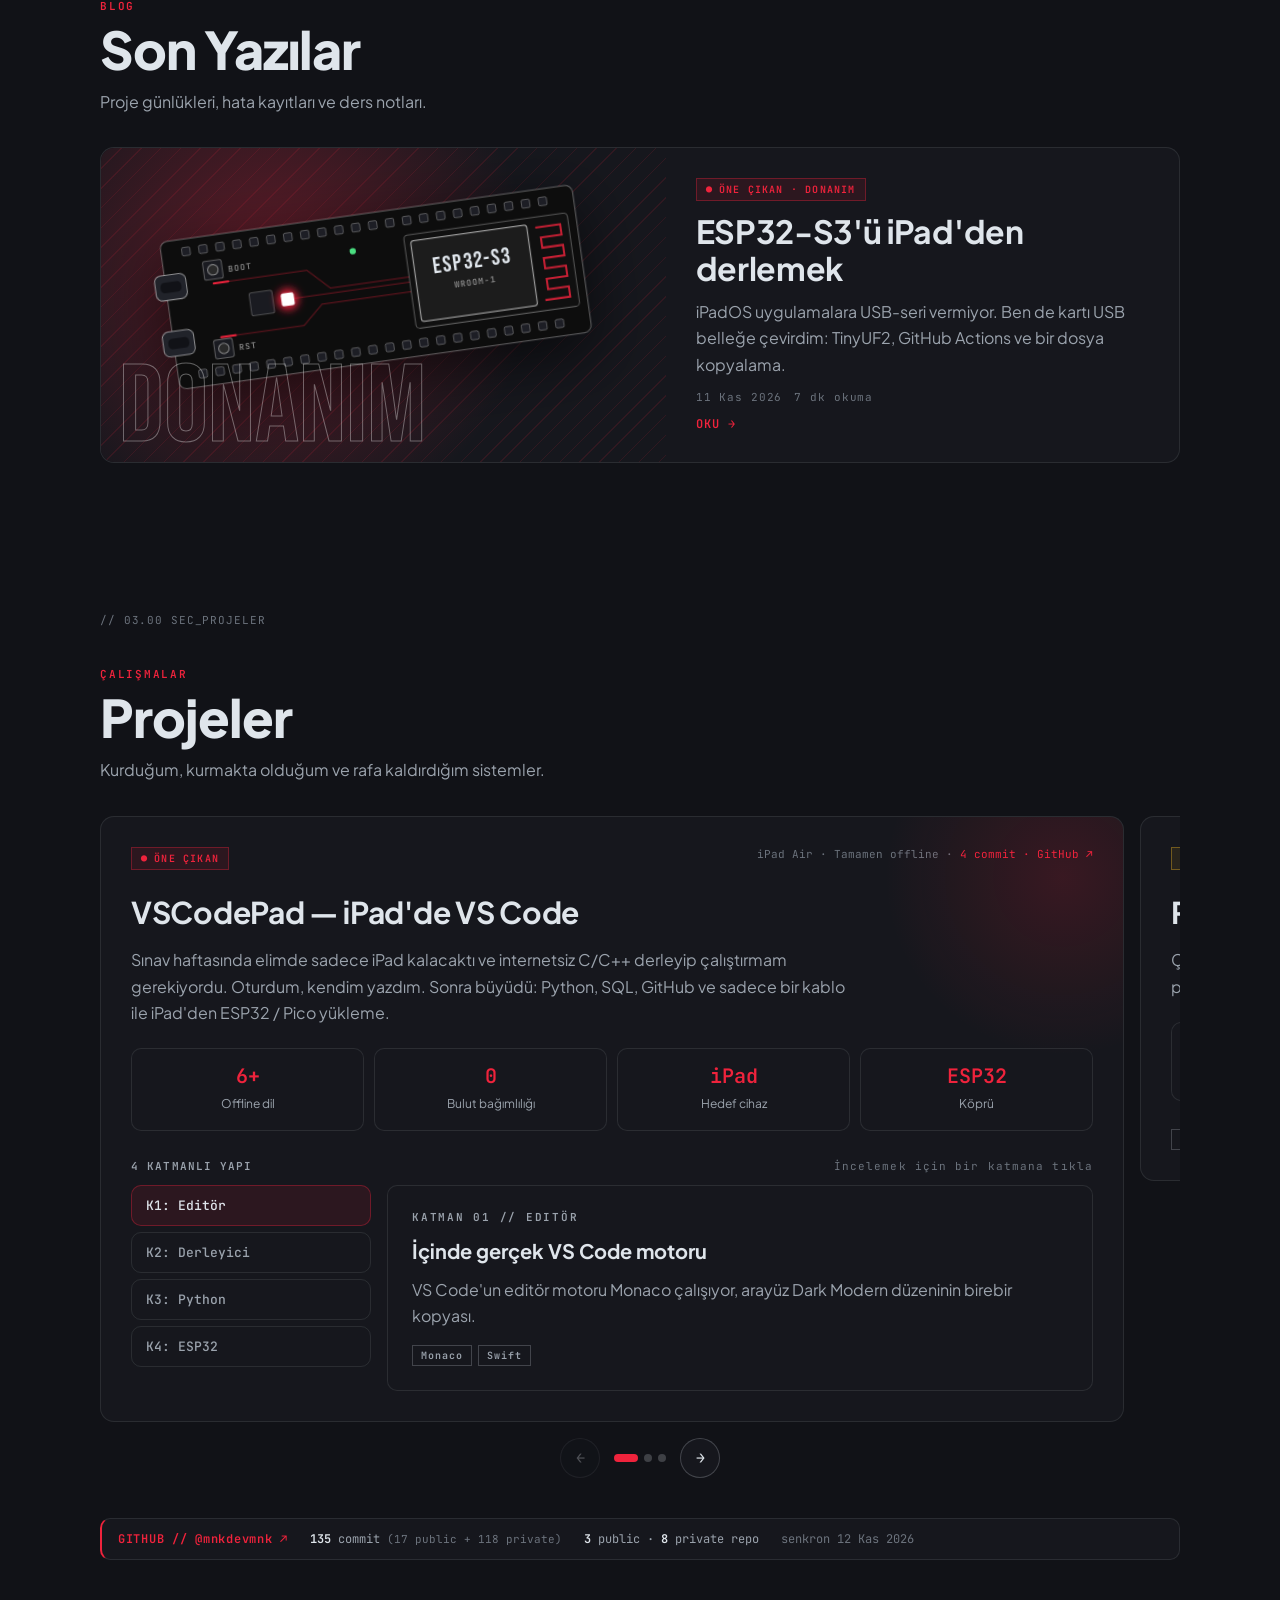
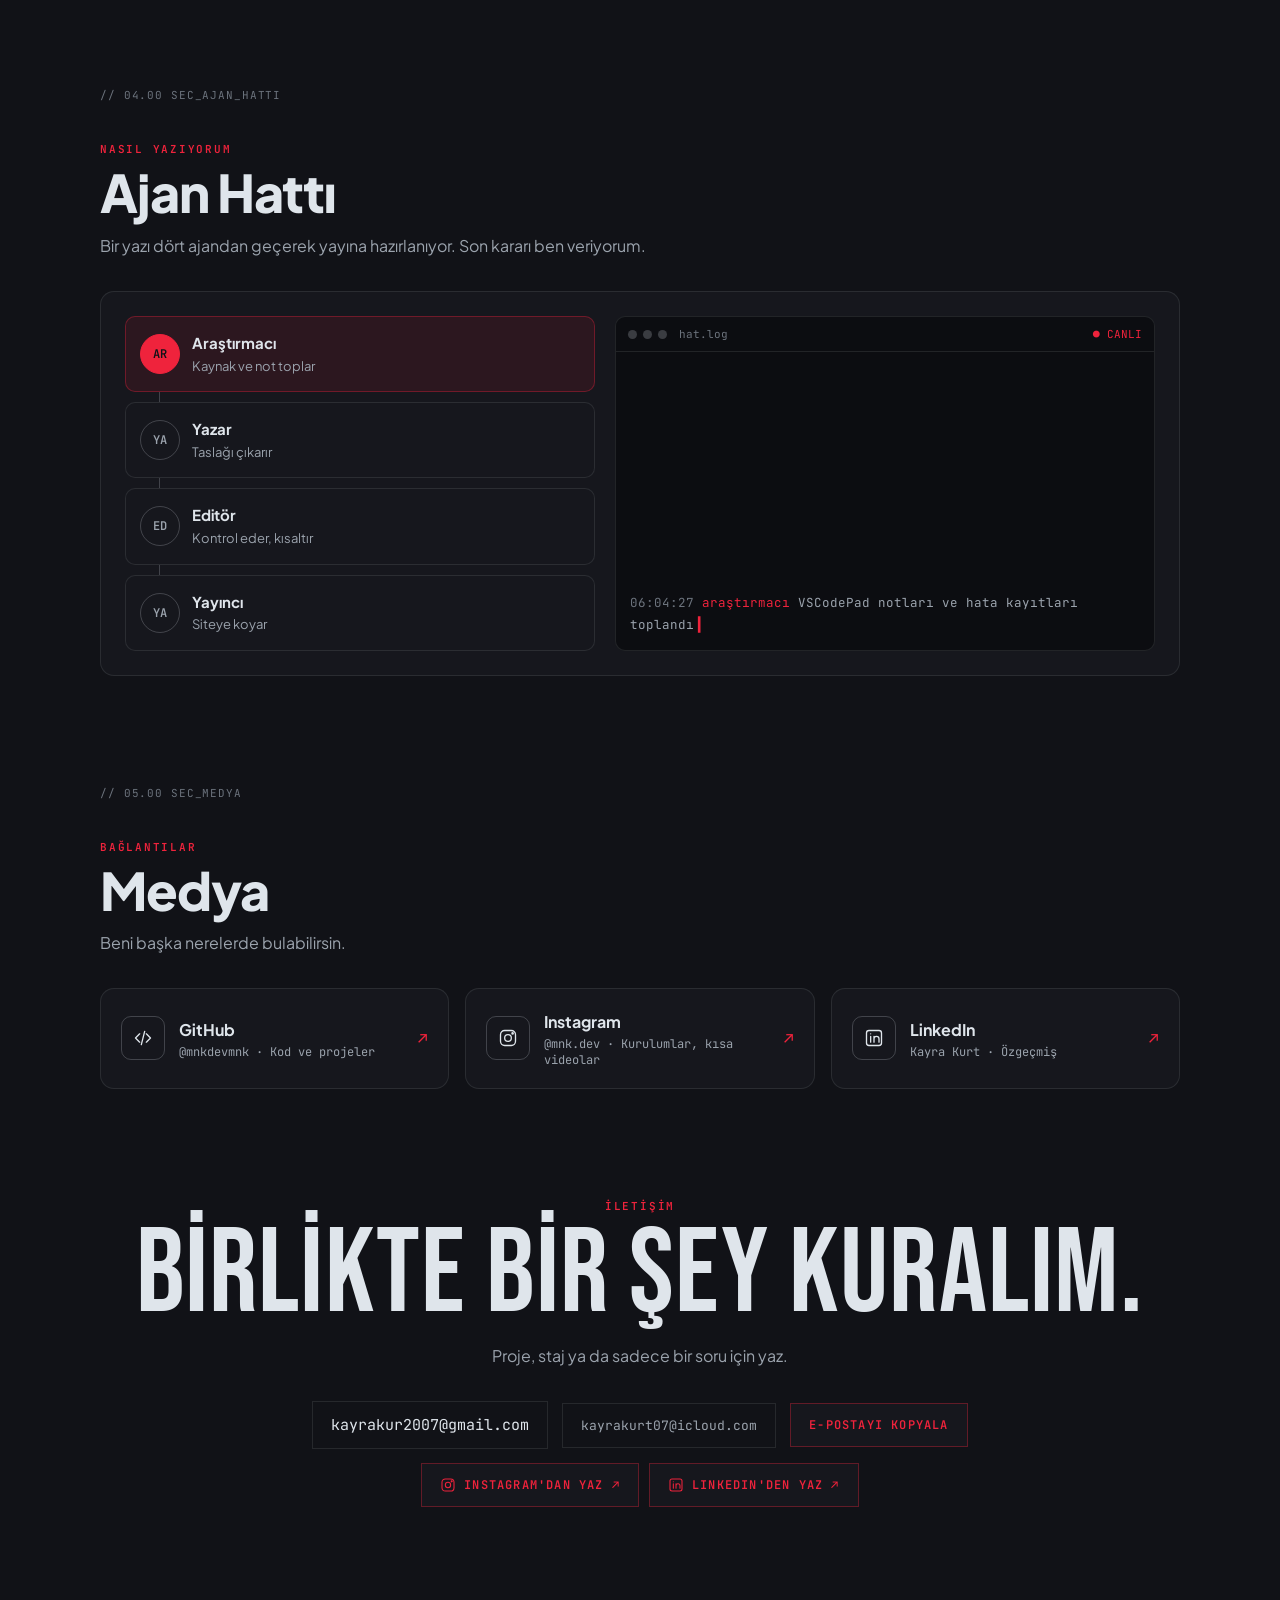
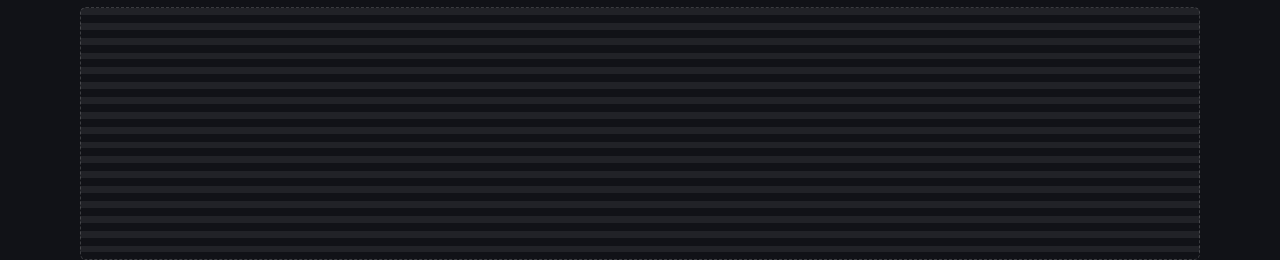
==== commit 0174c8fc: "Site adresi: minikdev.dev" ====
--- a/index.html
+++ b/index.html
@@ -8,22 +8,22 @@
 <link rel="icon" href="img/favicon.svg" type="image/svg+xml">
 <link rel="apple-touch-icon" href="img/apple-touch-icon.png">
 <!-- OG:BASLA (tools/yayin.py yazar) -->
-<link rel="canonical" href="https://minikdev-web.vercel.app/">
+<link rel="canonical" href="https://minikdev.dev/">
 <meta property="og:type" content="website">
 <meta property="og:site_name" content="Kayra · Minik.Dev">
 <meta property="og:locale" content="tr_TR">
 <meta property="og:title" content="Kayra · Minik.Dev">
 <meta property="og:description" content="Kayra&#x27;nın blogu: ESP32, iOS, macOS ve gömülü sistem projeleri, notlar ve medya bağlantıları.">
-<meta property="og:url" content="https://minikdev-web.vercel.app/">
-<meta property="og:image" content="https://minikdev-web.vercel.app/img/og.png">
+<meta property="og:url" content="https://minikdev.dev/">
+<meta property="og:image" content="https://minikdev.dev/img/og.png">
 <meta property="og:image:width" content="1200">
 <meta property="og:image:height" content="630">
 <meta name="twitter:card" content="summary_large_image">
 <meta name="twitter:title" content="Kayra · Minik.Dev">
 <meta name="twitter:description" content="Kayra&#x27;nın blogu: ESP32, iOS, macOS ve gömülü sistem projeleri, notlar ve medya bağlantıları.">
-<meta name="twitter:image" content="https://minikdev-web.vercel.app/img/og.png">
+<meta name="twitter:image" content="https://minikdev.dev/img/og.png">
 <meta name="theme-color" content="#111217">
-<link rel="alternate" type="application/rss+xml" title="Kayra · Minik.Dev" href="https://minikdev-web.vercel.app/feed.xml">
+<link rel="alternate" type="application/rss+xml" title="Kayra · Minik.Dev" href="https://minikdev.dev/feed.xml">
 <!-- OG:BITIR -->
 <link rel="preconnect" href="https://fonts.googleapis.com">
 <link rel="preconnect" href="https://fonts.gstatic.com" crossorigin>
